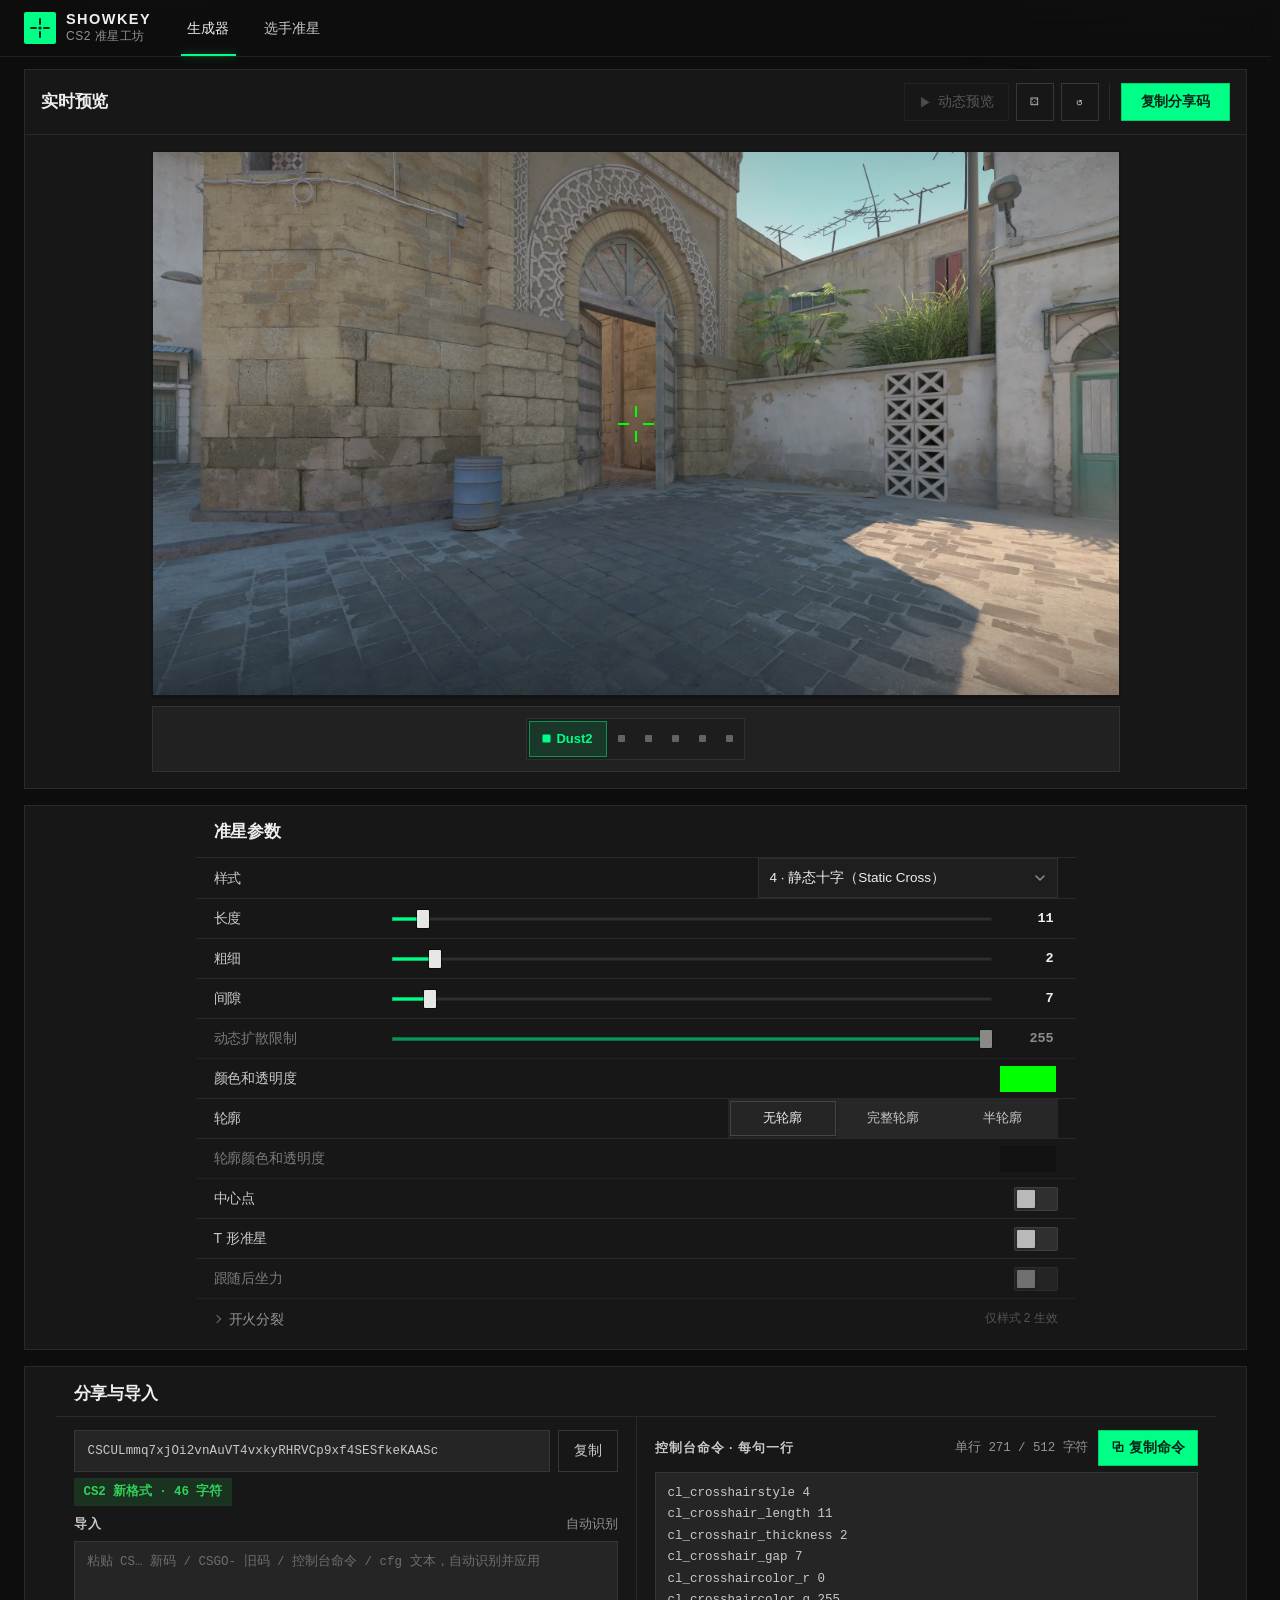
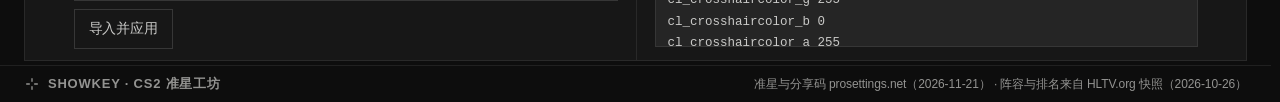
==== index.html @ cbf875a5 "chore(data): 每日准星数据更新 2026-11-21" ====
<!DOCTYPE html>
<html lang="zh-CN">
<head>
<meta charset="utf-8">
<meta http-equiv="Cache-Control" content="no-cache, no-store, must-revalidate">
<meta name="viewport" content="width=device-width, initial-scale=1, viewport-fit=cover">
<title>Showkey · CS2 准星工坊</title>
<meta name="description" content="逐像素对齐 CS2 2026 新版准星系统：10 种样式、像素刻度参数、实时 1:1 预览、分享码与控制台命令生成，以及 170 位职业选手准星库。">
<meta name="color-scheme" content="dark">
<meta name="theme-color" content="#0d0d0d">
<link rel="icon" href="data:image/svg+xml,%3Csvg xmlns='http://www.w3.org/2000/svg' viewBox='0 0 24 24'%3E%3Crect width='24' height='24' rx='2' fill='%2300ff87'/%3E%3Cpath d='M12 5v4M12 15v4M5 12h4M15 12h4' stroke='%2305271a' stroke-width='2' stroke-linecap='round'/%3E%3C/svg%3E">
<link rel="stylesheet" href="css/style.css?v=5222465">
</head>
<body>

<header class="topbar">
  <div class="topbar-inner">
    <a class="brand" href="#" aria-label="Showkey 首页">
      <span class="brand-logo" aria-hidden="true">
        <svg viewBox="0 0 24 24" width="24" height="24" fill="none" stroke="currentColor" stroke-width="2" stroke-linecap="round">
          <path d="M12 3v5M12 16v5M3 12h5M16 12h5"/>
          <circle cx="12" cy="12" r="1.6" fill="currentColor" stroke="none"/>
        </svg>
      </span>
      <h1 class="brand-name">SHOWKEY<span class="brand-sub">CS2 准星工坊</span></h1>
    </a>
    <nav class="tabs" id="viewTabs" role="tablist" aria-label="主导航">
      <button class="tab active" id="tab-generator" data-view="generator" role="tab" aria-selected="true" aria-controls="view-generator" tabindex="0">生成器</button>
      <button class="tab" id="tab-pros" data-view="pros" role="tab" aria-selected="false" aria-controls="view-pros" tabindex="-1">选手准星</button>
    </nav>
  </div>
</header>

<main>

  <!-- ============ 视图 1：生成器 ============ -->
  <section class="view" id="view-generator" role="tabpanel" aria-labelledby="tab-generator">
    <div class="gen-layout">

      <!-- 预览：页面第一视觉主体，置顶且尺寸最大 -->
      <div class="panel preview-panel">
        <div class="panel-head">
          <div class="ph-left">
            <h2 class="panel-title">实时预览</h2>
          </div>
          <div class="preview-actions">
            <div class="pa-group">
              <button class="btn btn-ghost" id="btnRecoil"><span class="btn-ico">▶</span>动态预览</button>
              <button class="btn btn-ghost btn-icon" id="btnRandom" title="随机准星" aria-label="随机准星">⚄</button>
              <button class="btn btn-ghost btn-icon" id="btnReset" title="重置为默认准星" aria-label="重置为默认准星">↺</button>
            </div>
            <div class="pa-group pa-group-primary">
              <button class="btn btn-primary" id="btnQuickCopy">复制分享码</button>
            </div>
          </div>
        </div>
        <div class="notice-bar" id="legacyNotice" hidden></div>
        <div class="preview-body">
          <div class="preview-stage" id="previewStage" tabindex="0" aria-label="准星实时预览">
            <img id="bgImg" src="assets/bg-dust2.webp" alt="">
            <canvas id="previewCanvas"></canvas>
            <div class="fire-meter" id="fireMeter">
              <span id="fmLabel">SPREAD</span>
              <span class="fm-track"><i id="fmBar"></i></span>
              <b id="fmVal">0%</b>
            </div>
            <div class="recoil-chip" id="recoilChip">开火中</div>
            <div class="stage-hint" id="stageHint" hidden>按住舞台 = 连发演示</div>
            <button class="stage-arrow left" id="bgPrev" aria-label="上一张背景">‹</button>
            <button class="stage-arrow right" id="bgNext" aria-label="下一张背景">›</button>
          </div>
          <div class="stage-rail">
            <div class="map-rail" id="mapDots"></div>
          </div>
        </div>
      </div>

      <div class="panel settings-panel">
          <div class="panel-head">
            <h2 class="panel-title">准星参数</h2>
          </div>
          <div class="settings-list">

            <div class="srow">
              <label class="srow-label" for="styleSel">样式</label>
              <div class="srow-ctrl">
                <select class="select" id="styleSel" aria-label="准星样式"></select>
              </div>
            </div>

            <div class="field srow">
              <div class="field-head"><label for="sLength" title="cl_crosshair_length">长度</label><span class="field-val" id="vLength">11</span></div>
              <input type="range" id="sLength" min="0" max="255" step="1" value="11">
            </div>

            <div class="field srow">
              <div class="field-head"><label for="sThickness" title="cl_crosshair_thickness">粗细</label><span class="field-val" id="vThickness">2</span></div>
              <input type="range" id="sThickness" min="0" max="32" step="1" value="2">
            </div>

            <div class="field srow">
              <div class="field-head"><label for="sGap" title="cl_crosshair_gap">间隙</label><span class="field-val" id="vGap">7</span></div>
              <input type="range" id="sGap" min="0" max="128" step="1" value="7">
            </div>

            <div class="field srow" id="spreadField">
              <div class="field-head"><label for="sSpread" title="cl_crosshair_dynamic_spread_limit">动态扩散限制</label><span class="field-val" id="vSpread">255</span></div>
              <input type="range" id="sSpread" min="0" max="255" step="1" value="255">
            </div>

            <div class="srow" id="colorRow">
              <span class="srow-label">颜色和透明度</span>
              <div class="srow-ctrl">
                <button type="button" class="color-trigger" id="colorTrigger" aria-haspopup="dialog" aria-controls="cpPop" aria-expanded="false">
                  <i class="cp-chip" id="colorChip" aria-hidden="true"></i>
                </button>
              </div>
            </div>

            <div class="srow">
              <span class="srow-label">轮廓</span>
              <div class="srow-ctrl">
                <div class="segmented" id="outlineSeg">
                  <button data-outline="0" title="cl_crosshair_drawoutline 0 · 不描边">无轮廓</button>
                  <button data-outline="1" title="cl_crosshair_drawoutline 1 · 四边都描 1px">完整轮廓</button>
                  <button data-outline="2" title="cl_crosshair_drawoutline 2 · 只描轮廓左上部分">半轮廓</button>
                </div>
              </div>
            </div>

            <div class="srow" id="outlineColorRow">
              <span class="srow-label">轮廓颜色和透明度</span>
              <div class="srow-ctrl">
                <button type="button" class="color-trigger" id="outlineColorTrigger" aria-haspopup="dialog" aria-controls="cpPop" aria-expanded="false">
                  <i class="cp-chip" id="outlineColorChip" aria-hidden="true"></i>
                </button>
              </div>
            </div>

            <div class="srow switch-row">
              <span class="srow-label" title="cl_crosshairdot">中心点</span>
              <div class="srow-ctrl"><label class="switch"><input type="checkbox" id="sDot"><span class="track"></span></label></div>
            </div>

            <div class="srow switch-row">
              <span class="srow-label" title="cl_crosshair_t">T 形准星</span>
              <div class="srow-ctrl"><label class="switch"><input type="checkbox" id="sT"><span class="track"></span></label></div>
            </div>

            <div class="srow switch-row" id="recoilRow">
              <span class="srow-label" title="cl_crosshair_recoil">跟随后坐力</span>
              <div class="srow-ctrl"><label class="switch"><input type="checkbox" id="sRecoil"><span class="track"></span></label></div>
            </div>

            <details class="collapse" id="splitCollapse">
              <summary>
                <span class="srow-label">开火分裂</span>
                <small>仅样式 2 生效</small>
              </summary>
              <div class="collapse-body">
                <div class="split-grid">
                  <div class="field">
                    <div class="field-head"><label for="sSplitDist" title="cl_crosshair_dynamic_splitdist">分裂距离</label><span class="field-val" id="vSplitDist">7</span></div>
                    <input type="range" id="sSplitDist" min="0" max="127" step="1" value="7">
                  </div>
                  <div class="field">
                    <div class="field-head"><label for="sInnerSplit" title="cl_crosshair_dynamic_splitalpha_innermod">内侧分裂透明度</label><span class="field-val" id="vInnerSplit">1</span></div>
                    <input type="range" id="sInnerSplit" min="0" max="1" step="0.01" value="1">
                  </div>
                  <div class="field">
                    <div class="field-head"><label for="sOuterSplit" title="cl_crosshair_dynamic_splitalpha_outermod">外侧分裂透明度</label><span class="field-val" id="vOuterSplit">0.5</span></div>
                    <input type="range" id="sOuterSplit" min="0.3" max="1" step="0.01" value="0.5">
                  </div>
                  <div class="field">
                    <div class="field-head"><label for="sSplitRatio" title="cl_crosshair_dynamic_maxdist_splitratio">分裂长度比例</label><span class="field-val" id="vSplitRatio">1</span></div>
                    <input type="range" id="sSplitRatio" min="0" max="1" step="0.01" value="1">
                  </div>
                </div>
              </div>
            </details>

          </div>
      </div>

      <!-- 分享与导入：参数区之后，页面纵向流的收尾 -->
      <div class="panel share-panel">
        <div class="panel-head">
          <h2 class="panel-title">分享与导入</h2>
        </div>

        <div class="share-body">
          <div class="share-col">
            <div class="code-row">
              <input id="shareCodeInput" readonly spellcheck="false" autocomplete="off" placeholder="CS… 新格式 46 位" aria-label="当前准星的分享码">
              <button class="btn btn-ghost btn-sm" id="btnCopyCode">复制</button>
            </div>
            <div class="code-meta">
              <span class="code-tag" id="codeFormat">等待输入</span>
            </div>
            <div class="notice-bar inset" id="legacyNoticeShare" hidden></div>

            <div class="paste-block import-block">
              <div class="paste-head">
                <span class="sub-title">导入</span>
                <span class="paste-len" id="importKind">自动识别</span>
              </div>
              <textarea id="importInput" spellcheck="false" rows="3" placeholder="粘贴 CS… 新码 / CSGO- 旧码 / 控制台命令 / cfg 文本，自动识别并应用" aria-label="导入：粘贴分享码或控制台命令"></textarea>
              <div class="import-actions">
                <button class="btn btn-ghost" id="btnImportCode">导入并应用</button>
                <div class="status-msg" id="statusImport"></div>
              </div>
            </div>
          </div>

          <div class="share-col cmd-col">
            <div class="paste-block cmd-block">
              <div class="paste-head cmd-head">
                <span class="sub-title">控制台命令 · 每句一行</span>
                <span class="paste-head-right">
                  <span class="paste-len" id="pasteLen"></span>
                  <button class="btn btn-primary btn-sm" id="btnCopyPaste">⧉ 复制命令</button>
                </span>
              </div>
              <textarea id="cfgOutput" readonly spellcheck="false" aria-label="控制台命令输出（只读）"></textarea>
              <div class="cmd-list" id="pasteExtra"></div>
            </div>
          </div>
        </div>
      </div>

    </div>

  </section>

  <!-- ============ 视图 2：选手准星 ============ -->
  <section class="view" id="view-pros" role="tabpanel" aria-labelledby="tab-pros" hidden>
    <div class="pros-head">
      <div class="pros-head-text">
        <h2>职业选手准星库</h2>
      </div>
      <div class="pros-stats" id="prosStats"></div>
    </div>
    <div class="pros-layout">
      <aside class="team-side">
        <div class="team-side-head">战队</div>
        <div class="team-list" id="teamList"></div>
      </aside>
      <div class="players-side">
        <div class="players-toolbar">
          <div class="search-box">
            <span class="search-icon" aria-hidden="true">
              <svg viewBox="0 0 24 24" width="17" height="17" fill="none" stroke="currentColor" stroke-width="2" stroke-linecap="round"><circle cx="11" cy="11" r="7"/><path d="m20 20-3.5-3.5"/></svg>
            </span>
            <input id="proSearch" type="search" placeholder="搜索选手（donk、ZywOo、m0NESY…）· 按 / 聚焦" autocomplete="off">
          </div>
          <select class="select mini" id="proRole" aria-label="按位置筛选">
            <option value="">全部位置</option>
            <option value="AWPer">AWPer</option>
            <option value="Rifler">Rifler</option>
            <option value="IGL">IGL</option>
          </select>
          <select class="select mini" id="proSort" aria-label="排序方式">
            <option value="default">默认排序</option>
            <option value="name">按名字</option>
            <option value="edpi">按 eDPI</option>
            <option value="team">按战队</option>
          </select>
          <span class="players-count" id="playersCount" role="status" aria-live="polite"></span>
        </div>
        <div class="team-detail" id="teamDetail" hidden></div>
        <div class="players-grid" id="proGrid"></div>
      </div>
    </div>
  </section>

</main>

<div class="cp-pop" id="cpPop" role="dialog" aria-modal="false" aria-labelledby="cpPopTitle" hidden>
  <div class="cp-pop-head">
    <h3 class="cp-pop-title" id="cpPopTitle">颜色和透明度</h3>
    <div class="cp-previews">
      <div class="cp-preview-box"><span>新</span><i class="cp-preview" id="cpNew" aria-hidden="true"></i></div>
      <div class="cp-preview-box"><span>当前</span><i class="cp-preview" id="cpCur" aria-hidden="true"></i></div>
    </div>
  </div>
  <div class="cp-pop-body">
    <div class="cp-stack">
      <div class="cp-sv" id="cpSV" role="slider" tabindex="0"
           aria-label="饱和度与明度：左右调饱和度，上下调明度"
           aria-valuemin="0" aria-valuemax="100" aria-valuenow="100" aria-valuetext="饱和度 100% · 明度 100%">
        <i class="cp-marker" id="cpSVMarker" aria-hidden="true"></i>
      </div>
      <div class="cp-slider cp-hue" id="cpHue" role="slider" tabindex="0" aria-label="色相"
           aria-valuemin="0" aria-valuemax="359" aria-valuenow="120" aria-valuetext="色相 120 度">
        <i class="cp-bar" id="cpHueMarker" aria-hidden="true"></i>
      </div>
      <div class="cp-slider cp-alpha" id="cpAlpha" role="slider" tabindex="0" aria-label="不透明度"
           aria-valuemin="0" aria-valuemax="255" aria-valuenow="255" aria-valuetext="不透明度 255">
        <i class="cp-bar" id="cpAlphaMarker" aria-hidden="true"></i>
      </div>
    </div>
    <div class="cp-pane">
      <label class="cp-field"><span>R</span><input type="number" id="nRed" min="0" max="255" step="1" value="0" inputmode="numeric" aria-label="颜色 R"></label>
      <label class="cp-field"><span>G</span><input type="number" id="nGreen" min="0" max="255" step="1" value="255" inputmode="numeric" aria-label="颜色 G"></label>
      <label class="cp-field"><span>B</span><input type="number" id="nBlue" min="0" max="255" step="1" value="0" inputmode="numeric" aria-label="颜色 B"></label>
      <label class="cp-field cp-field-wide"><span>#</span><input type="text" id="cpHexInput" value="#00FF00" maxlength="7" spellcheck="false" autocomplete="off" aria-label="颜色十六进制"></label>
      <label class="cp-field"><span>A</span><input type="number" id="nAlpha" min="0" max="255" step="1" value="255" inputmode="numeric" aria-label="颜色不透明度"></label>
    </div>
  </div>
  <div class="cp-pop-foot">
    <button type="button" class="btn btn-ghost btn-sm" id="cpCancel">取消</button>
    <button type="button" class="btn btn-primary btn-sm" id="cpAccept">接受</button>
  </div>
</div>

<footer class="footer">
  <div class="footer-inner">
    <span class="footer-brand">
      <svg viewBox="0 0 24 24" width="16" height="16" fill="none" stroke="currentColor" stroke-width="2" stroke-linecap="round"><path d="M12 4v4M12 16v4M4 12h4M16 12h4"/></svg>
      SHOWKEY · CS2 准星工坊
    </span>
    <span class="footer-note" id="footerNote"></span>
  </div>
</footer>

<button class="to-top" id="toTop" aria-label="回到顶部">↑</button>

<div class="overlay" id="playerModal" hidden>
  <div class="crosshair-modal" role="dialog" aria-modal="true" aria-labelledby="mName">
    <button class="modal-x" id="modalClose" aria-label="关闭">✕</button>
    <div class="modal-head">
      <div class="modal-player">
        <img id="mPlayerFace" class="m-playerface" alt="" decoding="async" hidden>
        <img id="mTeamLogo" class="m-teamlogo" alt="">
        <div>
          <div class="m-name" id="mName"></div>
          <div class="m-meta" id="mMeta"></div>
        </div>
      </div>
      <div class="m-current-code" id="mCode"></div>
    </div>
    <div class="modal-tabs" id="modalTabs" role="tablist" aria-label="详情分类">
      <button class="active" id="mtabBtn-xhair" data-mtab="xhair" role="tab" aria-selected="true" aria-controls="mtab-xhair" tabindex="0">准星</button>
      <button id="mtabBtn-info" data-mtab="info" role="tab" aria-selected="false" aria-controls="mtab-info" tabindex="-1">选手信息</button>
    </div>

    <div class="mtab" id="mtab-xhair" role="tabpanel" aria-labelledby="mtabBtn-xhair">
      <div class="m-current">
        <div class="m-preview" id="mPreview">
          <canvas id="mPreviewCanvas" width="156" height="156"></canvas>
          <button class="m-dyn-play" id="mDynPlay" hidden aria-label="播放开火动画">▶</button>
        </div>
        <div class="m-side">
          <div class="m-side-title">当前准星 <span class="m-kind" id="mKind"></span></div>
          <div class="m-btns">
            <button class="btn btn-primary" id="mApply">应用到生成器</button>
            <button class="btn btn-ghost" id="mCopyCode">复制分享码</button>
          </div>
          <div id="mActions"></div>
          <div class="m-params" id="mParams"></div>
        </div>
      </div>
      <div class="m-history">
        <div class="m-history-title">历史版本 <small>按官方比赛检测记录收集 · 含当前最新一版 · 同样按新旧准星规则处理</small></div>
        <div class="m-history-list" id="mHistoryList"></div>
      </div>
    </div>

    <div class="mtab" id="mtab-info" role="tabpanel" aria-labelledby="mtabBtn-info" hidden>
      <div class="m-data" id="mData"></div>
      <div class="m-foot"><a class="m-source" id="mSource" target="_blank" rel="noopener">数据来源 ↗</a></div>
    </div>
  </div>
</div>

<div class="overlay" id="convertModal" hidden>
  <div class="convert-dialog" role="dialog" aria-modal="true" aria-labelledby="cvTitle">
    <button class="modal-x" id="cvClose" aria-label="关闭">✕</button>
    <div class="cv-head">
      <span class="cv-tag">旧码转换</span>
      <h3 id="cvTitle">复制转换码</h3>
    </div>
    <p class="cv-lead">游戏已拒绝导入旧格式码。下面是转换后的新码，它与原始码存在差异，不代表选手当前设置。</p>
    <div class="cv-meta" id="cvMeta"></div>
    <ul class="cv-diff" id="cvDiff"></ul>
    <div class="cv-code" id="cvCode"></div>
    <details class="cv-orig">
      <summary>查看原始码（游戏已不支持）</summary>
      <div class="cv-orig-row"><code id="cvOrig"></code></div>
    </details>
    <div class="cv-actions">
      <button class="btn btn-ghost" id="cvCancel">取消</button>
      <button class="btn btn-primary" id="cvConfirm">我了解，复制转换码</button>
    </div>
  </div>
</div>

<div id="toast" role="status" aria-live="polite" aria-atomic="true"></div>

<script src="js/core-alphabet.js?v=5222465"></script>
<script src="js/core-layouts.js?v=5222465"></script>
<script src="js/core-codec.js?v=5222465"></script>
<script src="js/core-legacy.js?v=5222465"></script>
<script src="js/core-convert.js?v=5222465"></script>
<script src="js/core-convars.js?v=5222465"></script>
<script src="js/render-model.js?v=5222465"></script>
<script src="js/render-canvas.js?v=5222465"></script>
<script src="js/codec.js?v=5222465"></script>
<script src="js/players.js?v=5222465"></script>
<script src="js/hltv-teams.js?v=5222465"></script>
<script src="js/app.js?v=5222465"></script>
</body>
</html>
---- css/style.css ----
/* ================= Showkey · CS2 准星工坊 — 设计系统 v10 =================
 * 结构：令牌 → 基础 → 顶栏 → 骨架 → 原子件 → 生成器 → 参数面板
 *      → 分享面板 → 选手库 → 弹窗 → 悬浮件 → 响应式
 * 原则：预览恒为 1:1 原生像素；面板密度优先；层次只靠 hairline 与三级阴影。
 * ====================================================================== */

/* ---------- 1 设计令牌 ---------- */
:root {
  color-scheme: dark;

  --font-ui: -apple-system, BlinkMacSystemFont, "SF Pro Text", "Segoe UI Variable Text",
    "Segoe UI", "PingFang SC", "Hiragino Sans GB", "Microsoft YaHei", "Noto Sans SC", sans-serif;
  --font-display: "SF Pro Display", -apple-system, BlinkMacSystemFont, "Segoe UI Variable Display",
    "Segoe UI", "PingFang SC", "Microsoft YaHei", sans-serif;
  --font-mono: ui-monospace, "SF Mono", "JetBrains Mono", "Cascadia Mono", "Roboto Mono", Menlo, Consolas, monospace;

  --r-xs: 0px;
  --r-sm: 0px;
  --r-md: 0px;
  --r-lg: 0px;
  --r-xl: 0px;
  --r-2xl: 0px;
  --r-pill: 0px;

  --s1: 4px;
  --s2: 8px;
  --s3: 12px;
  --s4: 16px;
  --s5: 20px;
  --s6: 24px;
  --s7: 32px;
  --s8: 40px;
  --s9: 56px;

  --ease: cubic-bezier(.4, 0, .2, 1);
  --ease-out: cubic-bezier(.22, 1, .36, 1);
  --spring: cubic-bezier(.32, .72, 0, 1);
  --spring-soft: cubic-bezier(.16, 1, .3, 1);
  --dur: .18s;
  --dur-2: .34s;

  --shell: 1680px;
  --panel-radius: 0px;
  --stage-radius: 0px;

  --bg: #0d0d0d;
  --bg-elevated: #131313;
  --surface-1: #171717;
  --surface-2: #1d1d1d;
  --surface-3: #252525;
  --input-bg: rgba(255, 255, 255, .06);
  /* 下拉框必须是「不透明」底色：Chromium 的 select 弹出层背景直接取自元素
     自身的 background-color，半透明会被合成成浅灰，配 --label 近白文字就看不清。 */
  --field-bg: #1e1e1e;
  --field-bg-hover: #272727;

  --label: #eeeeec;
  --label-2: #c9c9c7;
  --label-3: #939391;
  --label-4: #6e6e6c;

  --separator: rgba(130, 130, 130, .30);
  --separator-opaque: #2a2a2a;
  --fill-1: rgba(255, 255, 255, .12);
  --fill-2: rgba(255, 255, 255, .10);
  --fill-3: rgba(255, 255, 255, .085);
  --fill-4: rgba(255, 255, 255, .07);
  --fill-5: rgba(255, 255, 255, .045);

  --material: rgba(15, 15, 15, .78);
  --material-thick: rgba(19, 19, 19, .94);

  --accent: #00ff87;
  /* 荧光绿在近黑底上对比 10+，填充与文字复用同一个值（CS2 设置菜单强调色） */
  --accent-text: #00ff87;
  --accent-2: #4dffb0;
  --accent-ink: #05271a;
  --accent-soft: rgba(0, 255, 135, .12);
  --accent-line: rgba(0, 255, 135, .45);
  --accent-glow: 0 0 18px rgba(0, 255, 135, .18);

  /* 警示琥珀（旧码/迁移提示）：统一从这两个令牌取，不再散落硬编码 */
  --warn-soft: rgba(255, 214, 10, .10);
  --warn-line: rgba(255, 214, 10, .26);

  --blue: #0a84ff;
  --green: #30d158;
  --red: #ff453a;
  --yellow: #ffd60a;
  --teal: #40c8e0;
  --purple: #bf5af2;
  /* 颜色通道标签（R/G/B）是文字，必须对比达标：暗色下这三档在 --surface-2 上 6.2/9.5/5.7 */
  --rgb-r: #ff6961;
  --rgb-g: #4cd964;
  --rgb-b: #6d8dff;

  --hairline: rgba(255, 255, 255, .08);
  --hairline-strong: rgba(255, 255, 255, .14);
  --focus-ring: rgba(0, 255, 135, .50);
  --scrollbar: rgba(255, 255, 255, .16);

  --shadow-1: 0 1px 2px rgba(0, 0, 0, .34);
  --shadow-2: 0 6px 20px -10px rgba(0, 0, 0, .7);
  --shadow-3: 0 28px 72px -24px rgba(0, 0, 0, .9);

  --xhair-bg: radial-gradient(120% 120% at 50% 0%, #2d2d2d 0%, #212121 55%, #161616 100%);
  --xhair-grid: rgba(255, 255, 255, .05);
  --xhair-line: rgba(255, 255, 255, .10);
}

/* ---------- 2 基础 ---------- */
* { margin: 0; padding: 0; box-sizing: border-box; }
/* scrollbar-gutter: 页面在「一屏不滚动」与「需要滚动」之间切换时，不产生 9px 的横向跳动 */
html { scroll-behavior: smooth; -webkit-text-size-adjust: 100%; scrollbar-gutter: stable; }
body {
  min-height: 100vh;
  font-family: var(--font-ui);
  font-size: 15px;
  line-height: 1.6;
  letter-spacing: -.006em;
  font-variant-numeric: tabular-nums;
  font-feature-settings: "tnum" 1, "cv01" 1;
  color: var(--label);
  background: var(--bg);
  -webkit-font-smoothing: antialiased;
  -moz-osx-font-smoothing: grayscale;
  overflow-x: hidden;
  /* body 才是滚动容器（overflow-x:hidden 会隐含 overflow-y:auto），
     预留滚动条槽位，切到需要滚动的视图时内容不会横向跳 9px */
  scrollbar-gutter: stable;
  position: relative;
}
body::before {
  content: "";
  position: fixed;
  inset: -20% -10% auto -10%;
  height: 62vh;
  pointer-events: none;
  z-index: 0;
  /* CS2 设置菜单的中性暗底：只留极弱的顶部受光 + 一丝强调绿，不再有彩色光晕 */
  background:
    radial-gradient(52% 60% at 18% 0%, rgba(0, 255, 135, .045), transparent 72%),
    radial-gradient(46% 58% at 84% 6%, rgba(255, 255, 255, .03), transparent 74%);
  filter: blur(10px);
}
::selection { background: var(--accent); color: var(--accent-ink); }
a { color: inherit; text-decoration: none; }
img { display: block; max-width: 100%; }
button {
  font: inherit;
  color: inherit;
  background: none;
  border: 0;
  cursor: pointer;
}
input, select, textarea {
  font: inherit;
  color: inherit;
  caret-color: var(--accent-2);
  accent-color: var(--accent-text);
}
input::placeholder, textarea::placeholder { color: var(--label-4); }
p, .field-note, .td-foot, .footer-note { text-wrap: pretty; }
:focus-visible {
  outline: 2px solid var(--focus-ring);
  outline-offset: 2px;
  border-radius: var(--r-sm);
}
main { position: relative; z-index: 1; }

/* ---------- 3 顶栏 ---------- */
.topbar {
  position: sticky;
  top: 0;
  z-index: 90;
  background: var(--material);
  backdrop-filter: saturate(180%) blur(22px);
  -webkit-backdrop-filter: saturate(180%) blur(22px);
  border-bottom: 1px solid var(--hairline);
}
.topbar-inner {
  max-width: var(--shell);
  margin: 0 auto;
  height: 56px;
  padding: 0 var(--s6);
  display: flex;
  align-items: center;
  gap: var(--s5);
}
.brand { display: inline-flex; align-items: center; gap: 10px; flex: none; }
.brand-logo {
  width: 32px; height: 32px;
  display: grid; place-items: center;
  border-radius: 2px;
  color: var(--accent-ink);
  background: var(--accent);
  box-shadow: 0 1px 2px rgba(0, 0, 0, .3);
  transition: transform .6s var(--spring-soft), box-shadow var(--dur) var(--ease);
}
.brand:hover .brand-logo { transform: rotate(90deg); box-shadow: 0 2px 10px -2px var(--accent-line); }
/* 站点标题做成 h1 以补全文档大纲（原站 0 个 h1），字号/字重仍由 .brand-name 控制 */
.brand-name {
  display: flex;
  flex-direction: column;
  font-family: var(--font-display);
  font-size: 14.5px;
  font-weight: 720;
  letter-spacing: .10em;
  line-height: 1.1;
}
.brand-name .brand-sub {
  font-family: var(--font-ui);
  font-size: 12px;
  font-weight: 500;
  letter-spacing: .04em;
  color: var(--label-3);
  margin-top: 2px;
}
/* CS2 设置菜单式页签：无容器底、直角文字按钮，激活态为底部绿色指示线 */
.tabs {
  display: flex;
  gap: 2px;
  padding: 0;
  border-radius: 0;
  background: transparent;
  box-shadow: none;
  align-self: stretch;
}
.tab {
  position: relative;
  flex: none;
  white-space: nowrap;
  padding: 8px 16px;
  border-radius: 0;
  font-size: 14px;
  font-weight: 580;
  letter-spacing: .01em;
  color: var(--label-2);
  transition: color var(--dur) var(--ease), background var(--dur) var(--ease);
}
.tab:hover { color: var(--label); }
.tab:active { background: var(--fill-5); }
.tab.active { color: var(--label); background: transparent; box-shadow: none; }
.tab.active::after {
  content: "";
  position: absolute;
  left: 10px; right: 10px; bottom: 0;
  height: 2px;
  background: var(--accent);
  box-shadow: 0 0 8px var(--accent-line);
}
.nav-right { margin-left: auto; display: flex; align-items: center; gap: var(--s2); }
.ico { display: block; }

/* ---------- 4 布局骨架 ---------- */
.view {
  max-width: var(--shell);
  margin: 0 auto;
  padding: var(--s3) var(--s6) 0;
}
@keyframes viewIn { from { opacity: 0; transform: translateY(8px); } to { opacity: 1; transform: none; } }
/* 入场：面板按顺序轻微上浮，形成一次呼吸；离开/切换视图时只重放一次 */
.view:not([hidden]) > :not(.gen-layout) { animation: viewIn .42s var(--spring-soft) both; }
.view:not([hidden]) > :not(.gen-layout):nth-child(2) { animation-delay: .055s; }
.view:not([hidden]) > :not(.gen-layout):nth-child(3) { animation-delay: .11s; }
.gen-layout > .panel { animation: viewIn .42s var(--spring-soft) both; }
.gen-layout > .settings-panel { animation-delay: .05s; }
.gen-layout > .share-panel { animation-delay: .1s; }
.view[hidden] { display: none; }

/* 首页：上下单列 —— 预览（第一视觉 hero）→ 准星参数（全宽编辑式列表）→ 分享与导入。
 * 整页自然上下滚动：不锁定视口、不做面板内部滚动。 */
.gen-layout {
  display: flex;
  flex-direction: column;
  gap: var(--s4);
}
.gen-layout > .panel { min-width: 0; }

/* ≥1360px：左右视图 —— 左列「实时预览 + 分享与导入」纵叠，右列参数卡片。
 * 两列互相撑满：分享区的命令输出吸收左列剩余高度，参数卡片均匀伸展填满右列，
 * 列底不留空白。预览恒定一个形态（无吸附、无收缩）。
 * 用 .gen-layout > 提高特异性：基础 .panel 的 position:relative（面板 ::before 受光层需要）
 * 同特异性且更靠后，会覆盖同名的低特异性规则。 */
@media (width >= 1380px) {
  .gen-layout {
    display: grid;
    grid-template-columns: minmax(520px, clamp(560px, 44vw, 900px)) minmax(0, 1fr);
    grid-template-areas:
      "preview settings"
      "share   share";
    grid-template-rows: auto auto;
  }
  .gen-layout > .preview-panel { grid-area: preview; }
  /* 预览卡片不随右列参数高度伸缩：展开「开火分裂」只长参数列，预览尺寸恒定。
     这一行是「展开折叠面板撑大实时预览」问题的根治点。 */
  .gen-layout > .preview-panel { align-self: start; }
  .gen-layout > .settings-panel { grid-area: settings; }
  .gen-layout > .share-panel { grid-area: share; }
  /* 分享与导入通栏：两列并排（分享码 / 导入 ｜ 控制台命令），不再挤压成单列 */
  .gen-layout > .share-panel .share-body { max-width: 1240px; }
  .gen-layout > .share-panel > .panel-head { max-width: 1240px; }
  .gen-layout > .share-panel #cfgOutput { min-height: 148px; }
}

/* 参数面板：游戏设置式行列表（左标签 / 右控件），行规则集中在第 8 节 */
.settings-panel { display: flex; flex-direction: column; min-width: 0; }

/* 分享与导入：双栏（分享码+导入 | 控制台命令），窄屏自动纵叠 */
.share-panel { display: flex; flex-direction: column; min-width: 0; }

/* ---------- 5 按钮 ---------- */
.btn {
  display: inline-flex;
  align-items: center;
  justify-content: center;
  gap: 6px;
  padding: 9px 15px;
  border-radius: 0;
  font-size: 13.5px;
  font-weight: 580;
  letter-spacing: -.008em;
  white-space: nowrap;
  color: var(--label);
  background: var(--fill-4);
  box-shadow: inset 0 0 0 1px var(--hairline);
  transition: background var(--dur) var(--ease), transform var(--dur) var(--spring), color var(--dur) var(--ease), box-shadow var(--dur) var(--ease);
}
.btn:hover { background: var(--fill-3); box-shadow: inset 0 0 0 1px var(--hairline-strong); }
.btn:active { transform: scale(.97); }
.btn-primary {
  color: var(--accent-ink);
  font-weight: 640;
  background: var(--accent);
  box-shadow: inset 0 0 0 1px rgba(0, 0, 0, .18);
}
.btn-primary:hover { background: var(--accent-2); box-shadow: inset 0 0 0 1px rgba(0, 0, 0, .18); }
.btn-primary.is-done {
  background: var(--green);
  color: #04170a;
}
.btn-ghost {
  color: var(--label-2);
  background: transparent;
  box-shadow: inset 0 0 0 1px var(--separator);
}
.btn-ghost:hover { color: var(--label); background: var(--fill-5); }
.btn-sm { padding: 7px 13px; font-size: 13.5px; border-radius: 0; }
/* 图标按钮（随机/重置等次级动作收成方形，title/aria-label 提供语义） */
.btn-icon {
  width: 38px;
  min-width: 0;
  padding: 0;
  border-radius: 0;
  font-size: 15px;
  line-height: 1;
}
.btn[disabled] { opacity: .36; cursor: not-allowed; transform: none; }
.btn-ico {
  /* 图标比文字略小是排版惯例，但 11px 在 2× 屏上已经糊；用 12px + 字距微调保持视觉轻量 */
  font-size: 12px;
  line-height: 1;
  opacity: .82;
  font-feature-settings: "tnum" 0;
}
.btn.is-playing {
  color: var(--accent-text);
  background: var(--accent-soft);
  box-shadow: inset 0 0 0 1px var(--accent-line), var(--accent-glow);
}

/* ---------- 6 面板 ---------- */
.panel {
  position: relative;
  background: var(--surface-1);
  border: 1px solid var(--hairline);
  border-radius: var(--panel-radius);
  box-shadow: none;
  overflow: hidden;
}
.panel > * { position: relative; z-index: 1; }
.panel-head {
  display: flex;
  align-items: center;
  justify-content: space-between;
  gap: var(--s3);
  padding: 11px 16px;
  border-bottom: 1px solid var(--hairline);
  background: transparent;
  flex-wrap: wrap;
  row-gap: 6px;
}
.panel-title {
  font-family: var(--font-display);
  font-size: 15.5px;
  font-weight: 660;
  letter-spacing: -.012em;
}
.ph-left { display: flex; align-items: baseline; gap: var(--s2); flex-wrap: wrap; min-width: 0; }

/* ---------- 7 生成器：预览栏（1:1 原生像素） ---------- */
.preview-panel { display: flex; flex-direction: column; }
/* 内距由下方「预览面板头部」统一给（13px 18px），这里只补分隔线 */
.preview-panel .panel-head { border-bottom: 1px solid var(--hairline); }
/* 预览主体：居中限宽列 —— 舞台、地图轨同一条视觉中轴 */
.preview-body {
  display: flex;
  flex-direction: column;
  width: 100%;
  padding: var(--s4) var(--s4) var(--s4);
  min-height: 0;
  flex: 1 1 auto;
}
.preview-stage {
  position: relative;
  width: 100%;
  cursor: crosshair;
  /* 16:9 恒定取景：与背景素材同比例，场景完整呈现、与游戏画面构图一致 */
  aspect-ratio: 16 / 9;
  flex: none;
  border-radius: var(--r-md);
  overflow: hidden;
  background: #000;
  border: 1px solid var(--hairline);
  box-shadow: var(--shadow-1), inset 0 1px 0 rgba(255, 255, 255, .05);
  user-select: none;
  isolation: isolate;
  outline: none;
}
/* 769-1379（上下堆叠的桌面/平板档）：舞台限宽 720 居中，避免通栏大屏。
 * 用区间语法 width < 1380 —— 整数边界在 dpr 浮点误差下（如 1280 设备像素 ≈ 1279.99996 CSS px）
 * max-width: 1379px 这类整數边界会失配，< 1380px 恒稳。 */
@media (769px <= width < 1380px) {
  .preview-body { max-width: 1000px; margin-inline: auto; }
}
.preview-stage:focus-visible {
  box-shadow: inset 0 0 0 2px var(--accent-line);
}
.preview-stage img {
  position: absolute;
  inset: 0;
  width: 100%; height: 100%;
  object-fit: cover;
  filter: saturate(1.02) brightness(.92);
  /* 16:9 舞台不再裁切背景后，源图底缘的水印会露出：轻微放大裁掉最底 3% */
  transform: scale(1.045);
  transform-origin: 50% 40%;
}
.preview-stage::before {
  content: "";
  position: absolute;
  inset: 0;
  z-index: 1;
  pointer-events: none;
  background:
    radial-gradient(125% 108% at 50% 46%, transparent 54%, rgba(0, 0, 0, .42) 100%),
    linear-gradient(180deg, rgba(0, 0, 0, .18), transparent 22%, transparent 74%, rgba(0, 0, 0, .34));
}
.preview-stage canvas {
  position: absolute;
  inset: 0;
  width: 100%; height: 100%;
  z-index: 2;
}

/* 舞台角标已整体移除（2026-10-24）：准星渲染恒为 1:1 原生像素（与游戏一致），
 * 无需文字标注；背景是缩放的装饰性底图。 */

.stage-arrow {
  position: absolute;
  top: 50%;
  transform: translateY(-50%) scale(.92);
  z-index: 4;
  width: 42px; height: 42px;
  display: grid;
  place-items: center;
  border-radius: 2px;
  font-size: 23px;
  color: #fff;
  background: rgba(20, 20, 20, .62);
  backdrop-filter: saturate(160%) blur(12px);
  -webkit-backdrop-filter: saturate(160%) blur(12px);
  box-shadow: inset 0 0 0 1px rgba(255, 255, 255, .14);
  opacity: 0;
  transition: opacity var(--dur) var(--ease), transform var(--dur) var(--ease);
}
.stage-arrow.left { left: 12px; }
.stage-arrow.right { right: 12px; }
.preview-stage:hover .stage-arrow,
.preview-stage:focus-within .stage-arrow { opacity: 1; transform: translateY(-50%) scale(1); }
@media (hover: none) { .stage-arrow { opacity: .8; } }

.fire-meter {
  position: absolute;
  left: 50%; top: 12px;
  transform: translateX(-50%) translateY(-3px);
  z-index: 4;
  display: flex;
  align-items: center;
  gap: 9px;
  padding: 7px 14px;
  border-radius: var(--r-pill);
  font-family: var(--font-mono);
  font-size: 13px;
  letter-spacing: .07em;
  color: rgba(255, 255, 255, .68);
  background: rgba(16, 16, 18, .58);
  backdrop-filter: blur(12px);
  -webkit-backdrop-filter: blur(12px);
  box-shadow: inset 0 0 0 1px rgba(255, 255, 255, .1);
  opacity: 0;
  pointer-events: none;
  transition: opacity var(--dur) var(--ease), transform var(--dur) var(--ease);
}
.fire-meter.show { opacity: 1; transform: translateX(-50%) translateY(0); }
.fm-track {
  width: 84px; height: 5px;
  border-radius: 0;
  overflow: hidden;
  background: rgba(255, 255, 255, .16);
}
.fm-track i {
  display: block;
  height: 100%;
  transform: scaleX(0);
  transform-origin: left center;
  background: linear-gradient(90deg, #30d158, #ffd60a 62%, #ff453a);
}
.fire-meter b {
  min-width: 24px;
  text-align: right;
  font-weight: 650;
  color: rgba(255, 255, 255, .92);
}

.recoil-chip {
  position: absolute;
  left: 12px; bottom: 12px;
  z-index: 4;
  padding: 7px 14px;
  border-radius: 0;
  font-size: 13px;
  font-weight: 700;
  letter-spacing: .1em;
  color: #fff;
  background: var(--red);
  box-shadow: 0 3px 12px rgba(255, 69, 58, .42);
  display: none;
  pointer-events: none;
}
.recoil-chip.show { display: block; animation: pulse 1.3s var(--ease) infinite; }
@keyframes pulse { 0%, 100% { opacity: 1; } 50% { opacity: .6; } }
/* 舞台交互提示签：动态样式时提示「按住舞台连发」，右下角与左下的 SPREAD 表对称 */
.stage-hint {
  position: absolute;
  right: 12px; bottom: 12px;
  z-index: 4;
  padding: 6px 12px;
  border-radius: var(--r-pill);
  font-size: 12px;
  font-weight: 600;
  color: rgba(255, 255, 255, .92);
  background: rgba(16, 16, 18, .55);
  backdrop-filter: saturate(160%) blur(12px);
  -webkit-backdrop-filter: saturate(160%) blur(12px);
  box-shadow: inset 0 0 0 1px rgba(255, 255, 255, .1);
  pointer-events: none;
}
.stage-hint[hidden] { display: none; }

/* 滑杆拖拽数值气泡：跟随拇指浮出，松手淡出 */
#rangeBubble {
  position: fixed;
  z-index: 200;
  transform: translateX(-50%);
  padding: 4px 10px;
  border-radius: 0;
  font-family: var(--font-mono);
  font-variant-numeric: tabular-nums;
  font-size: 13px;
  font-weight: 700;
  color: var(--accent-ink);
  background: var(--accent);
  box-shadow: 0 4px 14px rgba(0, 0, 0, .35);
  pointer-events: none;
  opacity: 0;
  transition: opacity .14s var(--ease), left 60ms linear, top 60ms linear;
}
#rangeBubble.show { opacity: 1; }

/* 主视图/主题切换：View Transitions 交叉淡化收敛到 220ms（默认 ~250ms 且带轻微位移观感） */
::view-transition-old(root),
::view-transition-new(root) { animation-duration: .22s; }

/* 舞台底部信息条：准星读数 + 地图切换，统一在面板内部，不再压住画面 */
.stage-rail {
  display: flex;
  align-items: center;
  gap: var(--s4);
  min-height: 56px;
  margin-top: 10px;
  padding: 11px 18px;
  border: 1px solid var(--hairline);
  border-radius: var(--r-md);
  background: var(--fill-5);
  flex-wrap: nowrap;
  justify-content: center;
}
.map-rail {
  display: flex;
  align-items: center;
  gap: 2px;
  flex: none;
  flex-wrap: nowrap;
  padding: 3px;
  border-radius: var(--r-pill);
  background: var(--surface-2);
  box-shadow: inset 0 0 0 1px var(--hairline);
}
.map-rail button {
  display: inline-flex;
  align-items: center;
  gap: 6px;
  padding: 8px 14px;
  border-radius: var(--r-pill);
  font-size: 13px;
  font-weight: 560;
  color: var(--label-3);
  transition: color var(--dur) var(--ease), background var(--dur) var(--ease);
}
.map-rail button .dot {
  width: 7px; height: 7px;
  border-radius: 1px;
  background: currentColor;
  opacity: .6;
  transition: opacity var(--dur) var(--ease), transform var(--dur) var(--spring);
  flex: none;
}
/* 未选中的地图只留圆点，把整条信息栏的宽度让给读数 */
.map-rail button .txt {
  display: none;
  max-width: 0;
  overflow: hidden;
}
.map-rail button.active .txt {
  display: inline;
  max-width: none;
  animation: mapNameIn .26s var(--ease-out) both;
}
.map-rail button.active .dot { opacity: 1; transform: scale(1.15); }
.map-rail button:not(.active) { padding: 8px 9px; }
@keyframes mapNameIn { from { opacity: 0; transform: translateX(-3px); } to { opacity: 1; transform: none; } }
.map-rail button:hover { color: var(--label-2); }
.map-rail button.active {
  color: var(--accent-text);
  background: var(--accent-soft);
  box-shadow: inset 0 0 0 1px var(--accent-line);
}

/* 预览面板头部：标题在左，动作按钮在右（同一行，不再占独立一行）；
 * 左右分栏时头部随预览列宽度自适应，空间不足自动换行 */
.preview-panel .panel-head {
  width: 100%;
  padding: 13px 16px;
  flex-wrap: wrap;
  row-gap: 10px;
  gap: var(--s3);
}
.preview-panel .panel-title { font-size: 17px; }
.preview-actions {
  display: flex;
  align-items: center;
  justify-content: flex-end;
  gap: 10px;
  margin-left: auto;
  padding: 0;
  flex-wrap: wrap;
  row-gap: 8px;
}
.pa-group { display: flex; align-items: center; gap: 7px; min-width: 0; }
.pa-group + .pa-group { padding-left: 11px; border-left: 1px solid var(--hairline); }
/* 主按钮放大：32 → 38 高，内距与字号同步上调 */
.preview-actions .btn { height: 38px; padding: 0 15px; font-size: 13.5px; border-radius: 0; }
.preview-actions .btn-primary { padding: 0 20px; }
.preview-actions .btn-ico { font-size: 13px; }

/* ---------- 8 参数面板：游戏设置式行列表 ----------
 * 一行一个设置：[标签 左] [控件/数值 右]，行间发丝线分隔；没有分组标题、没有卡片。
 * 展开「开火分裂」只是往列表里追加子行，不改变其它任何面板的高度。 */
.settings-panel {
  padding-bottom: 10px;
  --row-h: 40px;
  --row-label-w: clamp(112px, 13vw, 168px);
}
/* 面板头部与列表同宽同轴 */
.settings-panel > .panel-head {
  width: 100%;
  max-width: 880px;
  margin: 0 auto;
  padding: 12px 18px;
}
.settings-panel > .panel-head .panel-title { font-size: 17px; }

.settings-list {
  width: 100%;
  max-width: 880px;
  margin: 0 auto;
  display: flex;
  flex-direction: column;
}
.settings-list > :last-child { border-bottom: 0; }

/* 通用行：标签 | 控件 */
.srow {
  display: grid;
  grid-template-columns: var(--row-label-w) minmax(0, 1fr);
  align-items: center;
  gap: var(--s3);
  min-height: var(--row-h);
  padding: 0 18px;
  border-bottom: 1px solid var(--hairline);
}
.srow-label {
  font-size: 14px;
  font-weight: 540;
  color: var(--label-2);
  letter-spacing: -.004em;
}
.srow-ctrl {
  display: flex;
  align-items: center;
  justify-content: flex-end;
  gap: 10px;
  min-width: 0;
}
.srow.is-dim { opacity: .55; }

/* 行内下拉：收到行尺度，右对齐 */
.settings-list .select {
  width: 100%;
  max-width: 300px;
  margin: 0;
  padding: 9px 34px 9px 12px;
  font-size: 13.5px;
}
/* 行内分段控件 */
.settings-list .segmented {
  width: 100%;
  max-width: 330px;
  margin: 0;
  padding: 2px;
}
.settings-list .segmented button { padding: 7px 10px; font-size: 13px; }

/* 滑杆行：[标签 | 滑杆 | 数值] 三列，标签列与通用行同宽 → 全局纵向对齐 */
.settings-panel .field {
  display: grid;
  grid-template-columns: var(--row-label-w) minmax(0, 1fr) 54px;
  align-items: center;
  gap: var(--s3);
  margin: 0;
  min-height: var(--row-h);
  padding: 0 18px;
  border-bottom: 1px solid var(--hairline);
}
.settings-panel .field > .field-head { display: contents; }
.settings-panel .field > .field-head label { grid-column: 1; grid-row: 1; font-size: 14px; }
.settings-panel .field > input[type="range"] { grid-column: 2; grid-row: 1; width: 100%; min-width: 0; }
.settings-panel .field .field-val { grid-column: 3; grid-row: 1; justify-self: end; }
.settings-panel .field .val-edit { width: 100%; max-width: 54px; }

/* 开关行：复用 .srow 的标签列，只把控件收到右端 */
.settings-list .switch-row {
  display: grid;
  grid-template-columns: var(--row-label-w) minmax(0, 1fr);
  align-items: center;
  gap: var(--s3);
  min-height: var(--row-h);
  margin: 0;
  padding: 0 18px;
  border-bottom: 1px solid var(--hairline);
}

/* 颜色行：色块按钮 —— 点开同一个二级调色盘（主色 / 轮廓色共用） */
.color-trigger {
  display: inline-flex;
  align-items: center;
  padding: 2px;
  border: 0;
  background: transparent;
  cursor: pointer;
}
.color-trigger:focus-visible { outline: 2px solid var(--focus-ring); outline-offset: 2px; }
.color-trigger:hover .cp-chip { box-shadow: inset 0 0 0 1px var(--hairline-strong), 0 0 0 2px var(--accent-soft); }
.color-trigger[disabled] { opacity: .35; cursor: not-allowed; }
.color-trigger[disabled]:hover .cp-chip { box-shadow: inset 0 0 0 1px var(--hairline); }
.cp-chip {
  position: relative;
  display: block;
  width: 56px;
  height: 26px;
  background-color: #2a2a2a;
  background-image: repeating-conic-gradient(#3c3c3c 0% 25%, #262626 0% 50%);
  background-size: 8px 8px;
  box-shadow: inset 0 0 0 1px var(--hairline-strong);
}
.cp-chip::after {
  content: "";
  position: absolute;
  inset: 0;
  background: var(--chip, #00ff00);
  opacity: var(--chip-a, 1);
}

/* 高级「开火分裂」：折叠行 + 2×2 参数格（展开只多两行，尽量不改变右列高度） */
.settings-list > .collapse {
  margin: 0;
  border-radius: 0;
  background: transparent;
  box-shadow: none;
  overflow: visible;
}
.settings-list > .collapse summary {
  min-height: var(--row-h);
  padding: 0 18px;
  font-size: 14px;
  font-weight: 540;
  color: var(--label-2);
}
.settings-list > .collapse summary .srow-label { flex: 1; }
.settings-list > .collapse summary small {
  margin-left: 0;
  font-size: 12px;
  font-weight: 400;
  color: var(--label-4);
}
.settings-list > .collapse .collapse-body { padding: 0; }
.split-grid {
  display: grid;
  grid-template-columns: repeat(2, minmax(0, 1fr));
  gap: 0 18px;
  padding: 0 18px 8px;
}
.split-grid .field {
  grid-template-columns: 92px minmax(0, 1fr) 44px;
  gap: 8px;
  min-height: 40px;
  padding: 0;
  border: 0;
}
.split-grid .field > .field-head label { font-size: 13px; }

.field { margin-bottom: 12px; }
.field:last-child { margin-bottom: var(--s2); }
.field-head {
  display: flex;
  align-items: baseline;
  justify-content: space-between;
  gap: var(--s3);
  margin-bottom: 4px;
}
.field-head label { font-size: 14px; font-weight: 540; color: var(--label-2); letter-spacing: -.004em; }
.field-val {
  min-width: 52px;
  padding: 2px 4px;
  border-radius: 0;
  font-family: var(--font-mono);
  font-size: 13.5px;
  font-weight: 620;
  font-variant-numeric: tabular-nums;
  color: var(--label);
  background: transparent;
  text-align: right;
  cursor: text;
  transition: color var(--dur) var(--ease);
}
.field-val:hover { color: var(--accent-text); }
.field-val.editing { padding: 0 2px; background: transparent; box-shadow: inset 0 0 0 1px var(--accent-line); }
.val-edit {
  width: 62px;
  border: 0;
  background: transparent;
  font: inherit;
  color: inherit;
  text-align: right;
}
.field-note {
  margin: 4px 0 12px;
  font-size: 12.5px;
  line-height: 1.6;
  color: var(--label-3);
}
.field-note b { color: var(--label-2); font-weight: 620; }

input[type="range"] {
  -webkit-appearance: none;
  appearance: none;
  width: 100%;
  height: 26px;
  background: transparent;
  cursor: pointer;
}
input[type="range"]::-webkit-slider-runnable-track {
  height: 4px;
  border-radius: 0;
  background: linear-gradient(90deg, var(--accent) var(--fill, 0%), var(--fill-2) var(--fill, 0%));
  box-shadow: inset 0 0 0 1px rgba(0, 0, 0, .28);
}
/* CS2 设置菜单式滑杆拇指：竖向小方条 */
input[type="range"]::-webkit-slider-thumb {
  -webkit-appearance: none;
  appearance: none;
  width: 12px; height: 18px;
  margin-top: -7px;
  border-radius: 1px;
  background: #e6e6e4;
  box-shadow: 0 0 0 1px rgba(0, 0, 0, .45);
  transition: transform var(--dur) var(--ease), box-shadow var(--dur) var(--ease);
}
input[type="range"]:hover::-webkit-slider-thumb { transform: scaleY(1.08); }
input[type="range"]:active::-webkit-slider-thumb {
  transform: scaleY(1.16);
  box-shadow: 0 0 0 1px rgba(0, 0, 0, .45), 0 0 0 4px var(--accent-soft);
}
input[type="range"]::-moz-range-track {
  height: 4px;
  border-radius: 0;
  background: var(--fill-2);
}
input[type="range"]::-moz-range-progress {
  height: 4px;
  border-radius: 0;
  background: var(--accent);
}
input[type="range"]::-moz-range-thumb {
  width: 12px; height: 18px;
  border: 0;
  border-radius: 1px;
  background: #e6e6e4;
  box-shadow: 0 0 0 1px rgba(0, 0, 0, .45);
}
input[type="range"][disabled] { cursor: not-allowed; }

.segmented {
  display: flex;
  gap: 3px;
  padding: 3px;
  margin-bottom: var(--s3);
  border-radius: var(--r-md);
  background: var(--fill-4);
}
.segmented button {
  flex: 1;
  padding: 9px 10px;
  border-radius: 0;
  font-size: 13.5px;
  font-weight: 570;
  color: var(--label-2);
  transition: color var(--dur) var(--ease), background var(--dur) var(--ease);
}
.segmented button:hover { color: var(--label); }
.segmented button.active {
  color: var(--label);
  background: var(--surface-3);
  box-shadow: var(--shadow-1), inset 0 0 0 1px var(--hairline-strong);
}

/* 颜色不再用 RGB 三条滑杆：主色 / 轮廓色共用同一个二级调色盘（见下） */

/* 调色盘（二级菜单）：点颜色行的色块弹出 —— 与游戏取色界面同构。
 * 左：饱和度 × 明度方块（横向饱和度、纵向明度）+ 色相条 + 不透明度条；
 * 右：新 / 当前两块对照 + R G B # A 数值框。没有候选色板。
 * 拖动即时写回预览；取消回滚到打开时的值，接受只负责关闭。 */
.cp-pop {
  position: fixed;
  z-index: 150;
  width: 312px;
  padding: 13px;
  background: var(--surface-1);
  border: 1px solid var(--hairline-strong);
  box-shadow: var(--shadow-3);
  color: var(--label);
}
.cp-pop[hidden] { display: none; }
.cp-pop-head {
  display: flex;
  align-items: flex-start;
  justify-content: space-between;
  gap: 10px;
  margin-bottom: 10px;
}
.cp-pop-title {
  margin: 0;
  font-family: var(--font-display);
  font-size: 13px;
  font-weight: 640;
  letter-spacing: -.01em;
  color: var(--label-2);
}
.cp-previews { display: flex; gap: 8px; }
.cp-preview-box { display: flex; flex-direction: column; gap: 3px; }
.cp-preview-box > span { font-size: 10.5px; letter-spacing: .04em; color: var(--label-4); }
.cp-preview {
  position: relative;
  display: block;
  width: 52px;
  height: 24px;
  background-color: #2a2a2a;
  background-image: repeating-conic-gradient(#3c3c3c 0% 25%, #262626 0% 50%);
  background-size: 8px 8px;
  box-shadow: inset 0 0 0 1px var(--hairline);
}
.cp-preview::after {
  content: "";
  position: absolute;
  inset: 0;
  background: var(--chip, #000);
  opacity: var(--chip-a, 1);
}
.cp-pop-body {
  display: grid;
  grid-template-columns: minmax(0, 1fr) 118px;
  gap: 12px;
  align-items: start;
}
.cp-pop-foot {
  display: flex;
  justify-content: flex-end;
  gap: 8px;
  margin-top: 12px;
  padding-top: 10px;
  border-top: 1px solid var(--hairline);
}
.cp-stack { display: flex; flex-direction: column; gap: 9px; min-width: 0; }
.cp-sv {
  position: relative;
  height: 146px;
  cursor: crosshair;
  touch-action: none;
  outline: none;
  background:
    linear-gradient(to top, #000, rgba(0, 0, 0, 0)),
    linear-gradient(to right, #fff, var(--cp-hue, #00ff00));
  box-shadow: inset 0 0 0 1px var(--hairline);
}
.cp-sv:focus-visible { box-shadow: inset 0 0 0 1px var(--hairline), 0 0 0 3px var(--focus-ring); }
.cp-slider {
  position: relative;
  height: 16px;
  cursor: pointer;
  touch-action: none;
  outline: none;
  box-shadow: inset 0 0 0 1px var(--hairline);
}
.cp-slider:focus-visible { box-shadow: inset 0 0 0 1px var(--hairline), 0 0 0 3px var(--focus-ring); }
.cp-hue { background: linear-gradient(90deg, #f00 0%, #ff0 16.66%, #0f0 33.33%, #0ff 50%, #00f 66.66%, #f0f 83.33%, #f00 100%); }
.cp-alpha {
  background-color: #2a2a2a;
  background-image:
    linear-gradient(90deg, rgba(0, 0, 0, 0), var(--cp-solid, #00ff00)),
    repeating-conic-gradient(#3c3c3c 0% 25%, #262626 0% 50%);
  background-size: auto, 8px 8px;
}
.cp-marker {
  position: absolute;
  width: 14px;
  height: 14px;
  margin: -7px 0 0 -7px;
  border: 2px solid #fff;
  border-radius: 50%;
  background: var(--cp-dot, #fff);
  box-shadow: 0 0 0 1px rgba(0, 0, 0, .45);
  pointer-events: none;
}
.cp-bar {
  position: absolute;
  top: 50%;
  width: 4px;
  height: 20px;
  margin: -10px 0 0 -2px;
  background: #fff;
  box-shadow: 0 0 0 1px rgba(0, 0, 0, .5);
  pointer-events: none;
}

/* 右侧：R G B # A 一列排开（游戏对话框的右半部分） */
.cp-pane { display: flex; flex-direction: column; gap: 6px; min-width: 0; }
.cp-field { display: flex; align-items: center; gap: 6px; min-width: 0; }
.cp-field > span {
  width: 12px;
  flex: none;
  font-family: var(--font-mono);
  font-size: 12px;
  font-weight: 620;
  color: var(--label-3);
  text-align: center;
}
.cp-field:nth-child(1) > span { color: var(--rgb-r); }
.cp-field:nth-child(2) > span { color: var(--rgb-g); }
.cp-field:nth-child(3) > span { color: var(--rgb-b); }
.cp-field input {
  flex: 1;
  min-width: 0;
  height: 26px;
  padding: 0 7px;
  border: 0;
  border-radius: 0;
  background: var(--input-bg);
  box-shadow: inset 0 0 0 1px var(--hairline);
  font-family: var(--font-mono);
  font-size: 12.5px;
  font-weight: 620;
  font-variant-numeric: tabular-nums;
  color: var(--label);
  text-align: right;
  outline: none;
  -moz-appearance: textfield;
  appearance: textfield;
}
.cp-field input:focus { box-shadow: inset 0 0 0 1px var(--accent-line); }
.cp-field input::-webkit-outer-spin-button,
.cp-field input::-webkit-inner-spin-button { -webkit-appearance: none; margin: 0; }
.cp-field-wide input { text-align: left; letter-spacing: .04em; }

.switch-row {
  display: flex;
  align-items: center;
  justify-content: space-between;
  gap: var(--s3);
  margin-bottom: var(--s4);
  min-height: 30px;
  font-size: 14px;
  color: var(--label-2);
}
.switch { position: relative; flex: none; width: 44px; height: 24px; display: block; cursor: pointer; }
.switch input { position: absolute; opacity: 0; width: 100%; height: 100%; margin: 0; cursor: pointer; }
/* CS2 式方形开关：轨道带内描边，选中 = 绿色描边 + 绿色滑块 */
.switch .track {
  position: absolute;
  inset: 0;
  border-radius: 2px;
  background: var(--fill-2);
  box-shadow: inset 0 0 0 1px var(--hairline);
  transition: background var(--dur) var(--ease), box-shadow var(--dur) var(--ease);
}
.switch .track::after {
  content: "";
  position: absolute;
  top: 3px; left: 3px;
  width: 18px; height: 18px;
  border-radius: 1px;
  background: #b9b9b7;
  box-shadow: 0 1px 3px rgba(0, 0, 0, .35);
  transition: transform var(--dur) var(--spring), background var(--dur) var(--ease);
}
.switch input:checked + .track { background: var(--accent-soft); box-shadow: inset 0 0 0 1px var(--accent-line); }
.switch input:checked + .track::after { transform: translateX(20px); background: var(--accent); }
.switch input:focus-visible + .track { outline: 2px solid var(--focus-ring); outline-offset: 2px; }
.switch input:disabled + .track { opacity: .45; cursor: not-allowed; }

.collapse {
  margin-bottom: var(--s3);
  border-radius: var(--r-md);
  background: var(--fill-5);
  box-shadow: inset 0 0 0 1px var(--hairline);
  overflow: hidden;
}
/* 手风琴平滑展开（渐进增强）：Chrome 131+ 的 interpolate-size 让 height:auto 可参与过渡，
 * ::details-content 承载高度动画；旧浏览器保持瞬时展开（现状行为）。 */
:root { interpolate-size: allow-keywords; }
.collapse::details-content {
  height: 0;
  overflow: clip;
  transition: height .3s var(--ease), content-visibility .3s allow-discrete;
}
.collapse[open]::details-content { height: auto; }
.collapse summary {
  display: flex;
  align-items: center;
  gap: 9px;
  padding: 13px 15px;
  font-size: 13.5px;
  font-weight: 570;
  color: var(--label-2);
  cursor: pointer;
  list-style: none;
}
.collapse summary::-webkit-details-marker { display: none; }
.collapse summary::before {
  content: "";
  width: 5px; height: 5px;
  border-right: 1.5px solid currentColor;
  border-bottom: 1.5px solid currentColor;
  transform: rotate(-45deg);
  transition: transform var(--dur) var(--ease);
  opacity: .7;
}
.collapse[open] summary::before { transform: rotate(45deg); }
.collapse summary small {
  margin-left: auto;
  font-size: 12px;
  font-weight: 400;
  color: var(--label-4);
}
.collapse-body { padding: var(--s3) var(--s4) var(--s2); }
/* 停用面板：整块降到 0.7 仍保证文字对比 ≥4.9（0.45 只有 2.7，等于读不清） */
.collapse.dim { opacity: .7; }

.select {
  width: 100%;
  padding: 12px 36px 12px 14px;
  margin-bottom: var(--s3);
  border: 0;
  border-radius: var(--r-md);
  font-size: 14px;
  font-weight: 540;
  color: var(--label);
  background-color: var(--field-bg);
  background-image: url("data:image/svg+xml;charset=utf-8,%3Csvg xmlns='http://www.w3.org/2000/svg' width='10' height='6' viewBox='0 0 10 6'%3E%3Cpath d='M1 1l4 4 4-4' fill='none' stroke='%238e8e93' stroke-width='1.5' stroke-linecap='round' stroke-linejoin='round'/%3E%3C/svg%3E");
  background-repeat: no-repeat;
  background-position: right 13px center;
  box-shadow: inset 0 0 0 1px var(--hairline);
  appearance: none;
  -webkit-appearance: none;
  cursor: pointer;
}
.select:hover { background-color: var(--field-bg-hover); }
.select.mini {
  width: auto;
  margin-bottom: 0;
  padding: 7px 28px 7px 11px;
  font-size: 12.5px;
}
/* 候选列表：弹出层不继承半透明填充，必须显式给不透明底色，否则深色主题下
   浅底 + 近白文字 = 整片看不见（用户反馈的问题）。 */
.select option,
.select optgroup {
  background-color: var(--field-bg);
  color: var(--label);
  font-weight: 540;
}
.select option:checked {
  background-color: var(--accent-text);
  color: var(--accent-ink);
}
.select option:disabled { color: var(--label-3); }

.notice-bar {
  margin: 0 12px var(--s2);
  padding: 11px 14px;
  border-radius: 0;
  font-size: 12.5px;
  line-height: 1.7;
  color: var(--label-2);
  background: var(--warn-soft);
  box-shadow: inset 0 0 0 1px var(--warn-line);
}
.notice-bar.inset { margin: 0 0 var(--s3); }
.notice-bar b { color: var(--yellow); font-weight: 640; }
.nb-tag {
  display: inline-block;
  margin-right: 6px;
  padding: 1px 6px;
  border-radius: var(--r-xs);
  font-size: 12px;
  font-weight: 680;
  letter-spacing: .04em;
  color: var(--accent-ink);
  background: var(--yellow);
}
.nb-src {
  display: block;
  margin-top: 4px;
  font-family: var(--font-mono);
  font-size: 12px;
  color: var(--label-3);
  word-break: break-all;
}
.nb-list {
  margin: 4px 0 0;
  padding-left: 16px;
  list-style: disc;
}
.nb-list li { margin-top: 2px; }
.nb-list li:first-child { margin-top: 0; }

.is-dim { opacity: .7; }
#outlineColorHost.is-dim, #spreadField.is-dim { pointer-events: none; }

/* ---------- 9 分享面板 ---------- */
.share-panel .panel-head {
  border-bottom: 1px solid var(--hairline);
  padding: 13px 18px 9px;
}
.share-panel .panel-title { font-size: 17px; }
/* 面板内部两列：导入在左、控制台命令在右；≤860px 回落单列。
 * 内容限宽 1160 居中 —— 文本框与按钮不再横贯 1680 整幅 */
.share-panel > .panel-head {
  width: 100%;
  max-width: 1160px;
  margin: 0 auto;
}
.share-body {
  display: grid;
  grid-template-columns: minmax(0, 1fr) minmax(0, 1fr);
  gap: 0;
  min-height: 0;
  width: 100%;
  max-width: 1160px;
  margin: 0 auto;
}
.share-col { padding: 13px 18px; min-width: 0; }
.share-col:first-child { padding-bottom: 11px; }
.share-col + .share-col { border-left: 1px solid var(--hairline); border-top: 0; }
/* 命令列弹性填充：输出框吃掉列内剩余高度，与左侧导入列等高、不留底部空白 */
.share-col.cmd-col { display: flex; flex-direction: column; min-width: 0; }
.cmd-block {
  display: flex;
  flex-direction: column;
  flex: 1 1 auto;
  min-height: 0;
  margin-bottom: 0;
}
.cmd-block #cfgOutput {
  flex: 1 1 auto;
  min-height: 88px;
  height: auto;
  max-height: none;
  resize: none;
}

.code-row { display: flex; gap: var(--s2); margin-bottom: 6px; }
/* 分享区按钮与同排输入框等高（42px），不再用 30px 的小号 */
.code-row .btn { flex: none; height: 42px; padding: 0 16px; font-size: 13.5px; border-radius: 0; }
.code-row input {
  flex: 1;
  min-width: 0;
  height: 42px;
  padding: 0 14px;
  border: 0;
  border-radius: 0;
  font-family: var(--font-mono);
  font-size: 12.5px;
  letter-spacing: .01em;
  color: var(--label-2);
  background: var(--input-bg);
  box-shadow: inset 0 0 0 1px var(--hairline);
}
.code-meta {
  display: flex;
  align-items: center;
  gap: 8px;
  flex-wrap: wrap;
  margin-bottom: 8px;
}
.code-tag {
  display: inline-flex;
  align-items: center;
  gap: 6px;
  padding: 4px 10px;
  border-radius: var(--r-pill);
  font-family: var(--font-mono);
  font-size: 12.5px;
  font-weight: 620;
  color: var(--label-3);
  background: var(--fill-4);
  white-space: nowrap;
}
.code-tag.ok { color: var(--green); background: rgba(48, 209, 88, .14); }
.code-tag.warn { color: var(--yellow); background: var(--warn-soft); }
.code-tag.err { color: var(--red); background: rgba(255, 69, 58, .14); }
.paste-block { margin-bottom: var(--s3); }
.paste-block:last-child { margin-bottom: 0; }
.paste-head {
  display: flex;
  align-items: baseline;
  justify-content: space-between;
  gap: var(--s2);
  margin-bottom: 6px;
}
.sub-title {
  font-size: 12.5px;
  font-weight: 680;
  letter-spacing: .08em;
  text-transform: uppercase;
  color: var(--label-2);
}
.paste-len {
  font-family: var(--font-mono);
  font-size: 12.5px;
  color: var(--label-3);
  white-space: nowrap;
}
.paste-len b { color: var(--green); font-weight: 650; }
.paste-len .over { color: var(--yellow); }
.paste-len .over b { color: var(--yellow); }

#cfgOutput, #importInput, .paste-block textarea {
  display: block;
  width: 100%;
  min-height: 72px;
  max-height: 420px;
  padding: 11px 13px;
  border: 0;
  border-radius: 0;
  resize: vertical;
  font-family: var(--font-mono);
  font-size: 12.5px;
  line-height: 1.72;
  color: var(--label-2);
  background: var(--input-bg);
  box-shadow: inset 0 0 0 1px var(--hairline);
  white-space: pre;
  overflow: auto;
  tab-size: 2;
}
#importInput { white-space: pre-wrap; overflow-wrap: anywhere; height: 60px; min-height: 60px; max-height: 60px; resize: none; }
#cfgOutput:focus, #importInput:focus {
  outline: none;
  box-shadow: inset 0 0 0 1px var(--accent-line), 0 0 0 3px var(--accent-soft);
}
/* 导入动作行：一个按钮 + 状态文字同排，省掉原来「按钮行 + 状态行」的两段高度 */
.import-actions {
  display: flex;
  align-items: center;
  gap: var(--s3);
  margin-top: var(--s2);
}
.import-actions .btn { flex: none; }
.import-actions .status-msg { flex: 1; min-width: 0; min-height: 0; margin-top: 0; }
/* 命令区标题行：复制按钮与字数并排右对齐，正文能多占一行高度 */
.paste-head.cmd-head { align-items: center; }
.paste-head-right { display: flex; align-items: center; gap: 10px; min-width: 0; }
.paste-head-right .paste-len { margin: 0; }
/* 窄屏放不下「标题 + 字数 + 按钮」一整行：让右侧整组折到下一行并右对齐，
 * 否则按钮会被挤出面板右缘（≤400px 时约 4-20px）。 */
@media (max-width: 620px) {
  .paste-head.cmd-head { flex-wrap: wrap; row-gap: 6px; }
  .paste-head.cmd-head .paste-head-right { margin-left: auto; }
}
.cmd-list { display: flex; flex-direction: column; gap: 6px; margin-top: 10px; }
.cmd-list:empty { display: none; }
.cmd-line {
  display: flex;
  align-items: center;
  gap: 10px;
  padding: 7px 10px;
  border-radius: 0;
  background: var(--fill-5);
  transition: background var(--dur) var(--ease);
}
.cmd-line:hover { background: var(--fill-4); }
.cmd-line .idx {
  flex: none;
  width: 21px; height: 21px;
  display: grid;
  place-items: center;
  border-radius: 1px;
  font-family: var(--font-mono);
  font-size: 12.5px;
  font-weight: 700;
  color: var(--accent-text);
  background: var(--accent-soft);
}
.cmd-line code {
  flex: 1;
  min-width: 0;
  overflow: hidden;
  text-overflow: ellipsis;
  white-space: nowrap;
  font-family: var(--font-mono);
  font-size: 12.5px;
  color: var(--label-3);
}
.cmd-line .btn { padding: 5px 11px; font-size: 12.5px; }

.status-msg {
  min-height: 20px;
  margin-top: 8px;
  font-size: 12.5px;
  font-weight: 580;
}
.status-msg.ok { color: var(--green); }
.status-msg.ok::before { content: "✓ "; }
.status-msg.err { color: var(--red); }
.status-msg.err::before { content: "✕ "; }

/* ---------- 10 选手库 ---------- */
.pros-head {
  display: flex;
  align-items: flex-end;
  justify-content: space-between;
  gap: var(--s4);
  flex-wrap: wrap;
  margin-bottom: var(--s5);
}
.pros-head-text h2 {
  font-family: var(--font-display);
  font-size: 30px;
  line-height: 1.14;
  font-weight: 720;
  letter-spacing: -.028em;
  text-wrap: balance;
}
.pros-stats { display: flex; gap: 10px; flex-wrap: wrap; }
.ps-item {
  min-width: 82px;
  padding: 8px 15px;
  text-align: center;
  border-radius: 0;
  background: var(--surface-1);
  box-shadow: inset 0 0 0 1px var(--hairline);
}
.ps-item b {
  display: block;
  font-family: var(--font-display);
  font-size: 20px;
  font-weight: 700;
  color: var(--accent-text);
  line-height: 1.1;
  letter-spacing: -.015em;
}
.ps-item span { display: block; margin-top: 2px; font-size: 12px; color: var(--label-3); }

.pros-layout {
  display: grid;
  grid-template-columns: 252px minmax(0, 1fr);
  gap: var(--s4);
  align-items: start;
}
.team-side {
  position: sticky;
  top: 72px;
  max-height: calc(100vh - 96px);
  display: flex;
  flex-direction: column;
  border-radius: 0;
  background: var(--surface-1);
  box-shadow: inset 0 0 0 1px var(--hairline);
  overflow: hidden;
}
.team-side-head {
  padding: 12px 15px;
  font-size: 12px;
  font-weight: 680;
  letter-spacing: .09em;
  text-transform: uppercase;
  color: var(--label-3);
  border-bottom: 1px solid var(--hairline);
  background: var(--fill-5);
}
.team-list {
  overflow-y: auto;
  padding: 5px;
  /* 上下渐隐：滚动条之外的第二种「还有更多」提示 */
  mask-image: linear-gradient(180deg, #000 0, #000 calc(100% - 16px), transparent 100%);
  -webkit-mask-image: linear-gradient(180deg, #000 0, #000 calc(100% - 16px), transparent 100%);
}
.team-item {
  position: relative;
  display: flex;
  align-items: center;
  gap: 10px;
  width: 100%;
  min-width: 0;
  height: 42px;
  padding: 0 10px;
  border-radius: 0;
  font-size: 14px;
  font-weight: 540;
  color: var(--label-2);
  text-align: left;
  transition: color var(--dur) var(--ease), background var(--dur) var(--ease);
}
.team-item + .team-item { margin-top: 1px; }
.team-item:hover { color: var(--label); background: var(--fill-5); }
.team-item:active { transform: scale(.985); }
.team-item.active { color: var(--accent-text); background: var(--accent-soft); }
.team-item.active::before {
  content: "";
  position: absolute;
  left: 0; top: 50%;
  width: 2px; height: 18px;
  margin-top: -9px;
  border-radius: 0;
  background: var(--accent);
  box-shadow: 0 0 8px var(--accent-line);
}
.team-item img { width: 26px; height: 26px; flex: none; object-fit: contain; }
.team-cross {
  width: 26px; height: 26px;
  flex: none;
  display: grid;
  place-items: center;
  font-size: 16px;
  color: var(--accent-text);
}
.team-name { flex: 1; min-width: 0; overflow: hidden; text-overflow: ellipsis; white-space: nowrap; }
.team-rank {
  flex: none;
  font-family: var(--font-mono);
  font-size: 12px;
  font-weight: 600;
  color: var(--accent-text);
}
.players-side { min-width: 0; }
.players-toolbar {
  position: sticky;
  top: 56px;
  z-index: 20;
  display: flex;
  align-items: center;
  gap: 9px;
  flex-wrap: wrap;
  padding: 11px 0;
  margin-bottom: var(--s3);
  background: var(--bg);
  border-bottom: 1px solid var(--hairline);
}
.search-box { position: relative; flex: 1 1 230px; max-width: 340px; min-width: 160px; }
.search-icon {
  position: absolute;
  left: 12px; top: 50%;
  transform: translateY(-50%);
  color: var(--label-4);
  pointer-events: none;
}
.search-box input {
  width: 100%;
  height: 38px;
  padding: 0 13px 0 36px;
  border: 0;
  border-radius: 0;
  font-size: 13.5px;
  color: var(--label);
  background: var(--input-bg);
  box-shadow: inset 0 0 0 1px var(--hairline);
}
.search-box input::placeholder { color: var(--label-4); }
.search-box input:focus {
  outline: none;
  box-shadow: inset 0 0 0 1px var(--accent-line), 0 0 0 3px var(--accent-soft);
}
.players-toolbar .select.mini { height: 38px; padding: 0 28px 0 12px; font-size: 13px; border-radius: 0; }
.players-count {
  margin-left: auto;
  font-family: var(--font-mono);
  font-size: 13px;
  color: var(--label-3);
  white-space: nowrap;
}

.players-grid { display: flex; flex-direction: column; gap: 12px; }
.team-group {
  border-radius: var(--r-md);
  background: var(--surface-1);
  box-shadow: inset 0 0 0 1px var(--hairline);
  overflow: hidden;
}
.team-group:not(.open) .team-group-head { cursor: pointer; }
.team-group-head {
  display: flex;
  align-items: center;
  gap: 11px;
  height: 54px;
  padding: 0 16px;
  transition: background var(--dur) var(--ease);
}
.team-group:not(.open) .team-group-head:hover { background: var(--fill-5); }
.team-group:not(.open) .team-group-head:active { background: var(--fill-3); }
.team-group-head img { width: 26px; height: 26px; flex: none; object-fit: contain; }
.tg-name { font-family: var(--font-display); font-size: 16px; font-weight: 680; letter-spacing: -.012em; }
.tg-count {
  padding: 2px 9px;
  border-radius: var(--r-pill);
  font-family: var(--font-mono);
  font-size: 12px;
  color: var(--label-3);
  background: var(--fill-4);
}
.tg-rank {
  font-family: var(--font-mono);
  font-size: 12px;
  font-weight: 600;
  color: var(--accent-text);
}
.tg-arrow {
  margin-left: auto;
  width: 22px; height: 22px;
  display: grid;
  place-items: center;
  border-radius: 1px;
  font-size: 12px;
  color: var(--label-3);
  background: var(--fill-5);
  transition: transform var(--dur) var(--spring), background var(--dur) var(--ease);
}
.team-group:not(.open) .team-group-head:hover .tg-arrow { background: var(--fill-3); color: var(--label-2); }
.team-group.open .tg-arrow { transform: rotate(180deg); }
.team-group-body {
  display: none;
  grid-template-columns: repeat(auto-fill, minmax(224px, 1fr));
  gap: 12px;
  padding: 0 16px 16px;
}
.team-group.open .team-group-body { display: grid; }
/* 平铺模式（搜索 / 筛选 / 排序时）：无外框，纯卡片网格 */
.players-flat { display: grid; padding: 0; }

/* 选手卡片：所有元素固定高度/固定槽位，昵称长短只影响截断，不改变卡片尺寸 */
.player-card {
  position: relative;
  display: grid;
  grid-template-rows: 112px 1fr;
  height: 250px;
  border-radius: 0;
  background: var(--surface-2);
  box-shadow: inset 0 0 0 1px var(--hairline);
  overflow: hidden;
  cursor: pointer;
  transition: box-shadow var(--dur) var(--ease);
}
.player-card:hover {
  box-shadow: inset 0 0 0 1px var(--accent-line);
}
.player-card:hover .pc-name { color: var(--label); }
.player-card:active { box-shadow: inset 0 0 0 1px var(--accent); transition-duration: 90ms; }
.player-card:focus-visible { outline: 2px solid var(--focus-ring); outline-offset: 2px; }
.team-group-head:focus-visible { outline: 2px solid var(--focus-ring); outline-offset: -2px; }
.pc-xhair {
  position: relative;
  height: 112px;
  display: grid;
  place-items: center;
  background: var(--xhair-bg);
}
.pc-xhair::after {
  content: "";
  position: absolute;
  left: 0; right: 0; bottom: 0;
  height: 1px;
  background: var(--hairline);
}
.pc-xhair::before {
  content: "";
  position: absolute;
  inset: 0;
  background-image:
    linear-gradient(var(--xhair-grid) 1px, transparent 1px),
    linear-gradient(90deg, var(--xhair-grid) 1px, transparent 1px);
  background-size: 16px 16px;
  mask-image: radial-gradient(circle at 50% 50%, #000 30%, transparent 74%);
  -webkit-mask-image: radial-gradient(circle at 50% 50%, #000 30%, transparent 74%);
  pointer-events: none;
}
.pc-xhair canvas {
  position: relative;
  z-index: 1;
  /* 绘制完成的淡入：避免卡片首帧出现「空框 → 突现图形」 */
  animation: xhairIn .5s var(--ease-out) both;
}
@keyframes xhairIn { from { opacity: 0; transform: scale(.93); } to { opacity: 1; transform: none; } }
.pc-info {
  display: flex;
  flex-direction: column;
  min-width: 0;
  padding: 11px 13px 13px;
}
.pc-top { display: flex; align-items: center; gap: 8px; height: 22px; flex: none; min-width: 0; }
.pc-logo { width: 20px; height: 20px; flex: none; object-fit: contain; }
.pc-name {
  display: flex;
  align-items: center;
  gap: 6px;
  flex: 1 1 auto;
  min-width: 0;
  overflow: hidden;
  font-size: 15px;
  font-weight: 650;
  letter-spacing: -.01em;
  color: var(--label);
  transition: color var(--dur) var(--ease);
}
.pc-nick { min-width: 0; overflow: hidden; text-overflow: ellipsis; white-space: nowrap; }
.pc-flag { width: 18px; height: 12px; flex: none; object-fit: cover; border-radius: 2px; }
.flag-emoji { display: inline-grid; place-items: center; font-size: 11px; line-height: 1; }
.m-flag { width: 22px; height: 15px; flex: none; object-fit: cover; border-radius: 2px; vertical-align: -2px; }
.pc-meta {
  display: flex;
  align-items: center;
  gap: 6px;
  flex-wrap: nowrap;
  overflow: hidden;
  height: 19px;
  flex: none;
  margin-top: 8px;
  font-size: 12px;
  color: var(--label-3);
  white-space: nowrap;
}
/* 第二行徽标行：固定高度，没有徽标时也占位 ⇒ 所有卡片严格同高 */
.pc-tags {
  display: flex;
  align-items: center;
  gap: 6px;
  height: 19px;
  flex: none;
  margin-top: 5px;
  overflow: hidden;
  white-space: nowrap;
}
.pc-role { flex: none; font-weight: 560; color: var(--label-2); }
.pc-edpi {
  flex: none;
  padding: 0 8px;
  border-radius: var(--r-pill);
  font-family: var(--font-mono);
  font-size: 12px;
  line-height: 17px;
  color: var(--accent-text);
  background: var(--accent-soft);
}
.pc-dyn { flex: none; padding: 0 8px; border-radius: 0; font-size: 12px; line-height: 17px; color: var(--teal); background: rgba(64, 200, 224, .14); }
.pc-hist { flex: none; font-family: var(--font-mono); font-size: 12px; color: var(--label-3); }
.pc-legacy { flex: none; padding: 0 8px; border-radius: 0; font-size: 12px; line-height: 17px; color: var(--yellow); background: var(--warn-soft); }
.pc-actions { display: flex; gap: 7px; margin-top: auto; flex: none; }
.pc-actions .btn { flex: 1; height: 33px; padding: 0 8px; font-size: 13px; border-radius: 0; }

/* 战队详情：标题行 + 横向固定宽阵容，高度稳定 */
.team-detail {
  margin-bottom: 12px;
  border-radius: 0;
  background: var(--surface-1);
  box-shadow: inset 0 0 0 1px var(--hairline);
  overflow: hidden;
  animation: td-in var(--dur) var(--ease);
}
@keyframes td-in { from { opacity: 0; transform: translateY(-4px); } to { opacity: 1; transform: none; } }
.team-detail[hidden] { display: none; }
.td-head {
  display: flex;
  align-items: center;
  gap: 14px;
  padding: 14px 18px;
  border-bottom: 1px solid var(--hairline);
  background: linear-gradient(180deg, var(--fill-4), transparent);
}
.td-logo { width: 56px; height: 56px; flex: none; object-fit: contain; border-radius: 0; }
.td-title { min-width: 0; flex: 1; }
.td-name {
  display: flex;
  align-items: baseline;
  gap: 8px;
  flex-wrap: wrap;
  font-family: var(--font-display);
  font-size: 22px;
  font-weight: 720;
  letter-spacing: -.024em;
  line-height: 1.16;
}
.td-sub { font-family: var(--font-text); font-size: 13px; font-weight: 500; color: var(--label-3); letter-spacing: 0; }
.td-meta { display: flex; align-items: center; gap: 11px; flex-wrap: wrap; margin-top: 6px; font-size: 13px; color: var(--label-3); }
.td-flag { width: 21px; height: 14px; flex: none; object-fit: cover; border-radius: 2px; }
.td-flag-emoji { display: inline-block; width: auto; height: auto; font-size: 14px; }
.td-rankline { display: inline-flex; align-items: baseline; gap: 3px; font-size: 13px; color: var(--label-3); white-space: nowrap; }
.td-rankline b { font-family: var(--font-mono); font-size: 13.5px; font-weight: 650; color: var(--accent-text); }
.td-rankline .td-rk { color: var(--label-3); }

.td-body { padding: 13px 18px 15px; }
.td-col-head {
  display: flex;
  align-items: baseline;
  gap: 9px;
  margin-bottom: 10px;
  font-family: var(--font-display);
  font-size: 13px;
  font-weight: 680;
  letter-spacing: -.005em;
  color: var(--label-2);
}
.td-col-note { font-size: 12px; font-weight: 500; letter-spacing: 0; color: var(--label-3); }
/* 宽屏一排均分、窄屏自动换行：每张卡至少 196px，长 ID 只截断名字本身，指挥徽标与国旗始终完整 */
.td-lineup {
  display: grid;
  grid-template-columns: repeat(auto-fit, minmax(196px, 1fr));
  gap: 9px;
  padding-bottom: 2px;
}
.td-player {
  display: flex;
  align-items: center;
  gap: 10px;
  min-width: 0;
  width: 100%;
  height: 56px;
  padding: 0 10px;
  border-radius: 0;
  background: var(--fill-4);
  box-shadow: inset 0 0 0 1px var(--hairline);
  transition: background var(--dur) var(--ease), box-shadow var(--dur) var(--ease);
}
.td-player:hover { background: var(--fill-5); box-shadow: inset 0 0 0 1px var(--hairline-strong); }
.td-avatar {
  width: 40px; height: 40px;
  flex: none;
  object-fit: cover;
  border-radius: var(--r-xs);
  background: var(--fill-5);
  box-shadow: inset 0 0 0 1px var(--hairline);
}
.td-player-main { display: flex; flex-direction: column; min-width: 0; flex: 1; }
.td-nick {
  display: flex;
  align-items: center;
  gap: 5px;
  min-width: 0;
  font-size: 14px;
  font-weight: 650;
  color: var(--label);
  line-height: 17px;
}
/* 名字单独截断：指挥徽标不参与省略，长 ID 也不会把卡片撑破 */
.td-nick-name {
  min-width: 0;
  overflow: hidden;
  white-space: nowrap;
  text-overflow: ellipsis;
}
.td-igl {
  flex: none;
  padding: 0 6px;
  border-radius: var(--r-pill);
  font-size: 12px;
  line-height: 15px;
  font-weight: 600;
  color: var(--accent-text);
  background: var(--accent-soft);
}
.td-real {
  margin-top: 1px;
  font-size: 12px;
  line-height: 15px;
  color: var(--label-3);
  white-space: nowrap;
  overflow: hidden;
  text-overflow: ellipsis;
}
/* 国旗跟着昵称走（HLTV 式标注），不占卡片右侧独立列，长 ID 也不会把它挤出去 */
.td-mini-flag { width: 19px; height: 12px; flex: none; object-fit: cover; border-radius: 2px; }
.td-empty { font-size: 13px; color: var(--label-3); line-height: 1.6; }

.td-foot {
  padding: 9px 18px 10px;
  border-top: 1px solid var(--hairline);
  font-size: 12px;
  line-height: 1.5;
  color: var(--label-3);
}
.td-foot b { color: var(--label-3); font-weight: 620; }

.empty-state {
  grid-column: 1 / -1;
  padding: 44px 0;
  text-align: center;
  font-size: 13px;
  color: var(--label-3);
}
.empty-state .big { font-size: 30px; color: var(--accent-text); opacity: .4; }
.empty-state .es-cond { margin-top: 6px; font-size: 12px; color: var(--label-4); }
.empty-state .es-reset { margin-top: 12px; }

/* ---------- 11 弹窗 ---------- */
.overlay {
  position: fixed;
  inset: 0;
  z-index: 100;
  display: flex;
  align-items: center;
  justify-content: center;
  padding: var(--s5);
  background: rgba(0, 0, 0, .5);
  backdrop-filter: saturate(130%) blur(8px);
  -webkit-backdrop-filter: saturate(130%) blur(8px);
}
.overlay[hidden] { display: none; }
.crosshair-modal {
  position: relative;
  width: min(1040px, calc(100vw - 32px));
  max-height: 92vh;
  overflow-y: auto;
  border-radius: var(--r-xl);
  background: var(--surface-1);
  box-shadow: inset 0 0 0 1px var(--hairline), var(--shadow-3);
}
.modal-x {
  position: absolute;
  top: 14px; right: 14px;
  z-index: 3;
  width: 32px; height: 32px;
  display: grid;
  place-items: center;
  border-radius: 0;
  font-size: 14px;
  color: var(--label-2);
  background: var(--fill-4);
  box-shadow: inset 0 0 0 1px var(--hairline);
  transition: transform var(--dur) var(--ease), background var(--dur) var(--ease);
}
.modal-x:hover { transform: rotate(90deg); background: var(--fill-3); }

.modal-head {
  display: flex;
  align-items: flex-end;
  justify-content: space-between;
  gap: var(--s4);
  flex-wrap: wrap;
  padding: var(--s5) var(--s5) var(--s4);
}
.modal-player { display: flex; align-items: center; gap: var(--s3); min-width: 0; }
.m-teamlogo {
  width: 68px; height: 68px;
  flex: none;
  padding: 10px;
  border-radius: 0;
  background: var(--fill-5);
  object-fit: contain;
}
.m-playerface {
  width: 68px; height: 68px;
  flex: none;
  object-fit: cover;
  border-radius: 0;
  background: var(--fill-5);
  box-shadow: inset 0 0 0 1px var(--hairline);
}
.m-playerface[hidden] { display: none; }
.m-name {
  font-family: var(--font-display);
  font-size: 28px;
  font-weight: 700;
  letter-spacing: -.026em;
  line-height: 1.16;
}
.m-meta {
  display: flex;
  align-items: center;
  gap: 9px;
  flex-wrap: wrap;
  margin-top: 6px;
  font-size: 14px;
  color: var(--label-3);
}
.m-meta img { width: 20px; height: 20px; object-fit: contain; }
.m-current-code {
  max-width: 46%;
  padding: 9px 14px;
  border-radius: 0;
  font-family: var(--font-mono);
  font-size: 13px;
  color: var(--label-3);
  background: var(--input-bg);
  overflow: hidden;
  text-overflow: ellipsis;
  white-space: nowrap;
}

.modal-tabs {
  display: flex;
  gap: 2px;
  width: max-content;
  margin: 0 var(--s5) var(--s4);
  padding: 2px;
  border-radius: var(--r-sm);
  background: var(--fill-4);
}
.modal-tabs button {
  padding: 9px 24px;
  border-radius: 0;
  font-size: 14.5px;
  font-weight: 580;
  color: var(--label-2);
}
.modal-tabs button.active {
  color: var(--label);
  background: var(--surface-3);
  box-shadow: var(--shadow-1), inset 0 0 0 1px var(--hairline-strong);
}

.m-current {
  display: flex;
  gap: var(--s5);
  padding: 0 var(--s5) var(--s4);
}
.m-preview {
  position: relative;
  flex: none;
  width: 216px; height: 216px;
  display: grid;
  place-items: center;
  border-radius: var(--r-lg);
  background: var(--xhair-bg);
  box-shadow: inset 0 0 0 1px var(--hairline);
}
.m-preview::before {
  content: "";
  position: absolute;
  inset: 0;
  border-radius: inherit;
  background-image:
    linear-gradient(var(--xhair-grid) 1px, transparent 1px),
    linear-gradient(90deg, var(--xhair-grid) 1px, transparent 1px);
  background-size: 16px 16px;
  mask-image: radial-gradient(circle at 50% 50%, #000 34%, transparent 76%);
  -webkit-mask-image: radial-gradient(circle at 50% 50%, #000 34%, transparent 76%);
  pointer-events: none;
}
.m-preview canvas { position: relative; z-index: 1; }
.m-dyn-play {
  position: absolute;
  right: 8px; bottom: 8px;
  z-index: 2;
  width: 34px; height: 34px;
  display: grid;
  place-items: center;
  border-radius: 0;
  font-size: 13px;
  color: var(--accent-ink);
  background: var(--accent);
  box-shadow: 0 2px 6px rgba(0, 0, 0, .35);
}
.m-dyn-play[hidden] { display: none; }

.m-side { flex: 1; min-width: 0; display: flex; flex-direction: column; }
.m-side-title {
  display: flex;
  align-items: center;
  gap: 8px;
  margin-bottom: 9px;
  font-family: var(--font-display);
  font-size: 13px;
  font-weight: 680;
  letter-spacing: .02em;
  text-transform: uppercase;
  color: var(--label-3);
}
.m-kind {
  padding: 2px 10px;
  border-radius: var(--r-pill);
  font-size: 13px;
  font-weight: 620;
  letter-spacing: 0;
  text-transform: none;
}
.m-kind.ok { color: var(--green); background: rgba(48, 209, 88, .14); }
.m-kind.warn { color: var(--yellow); background: var(--warn-soft); }
.m-btns { display: flex; gap: var(--s2); margin-bottom: var(--s2); }
.m-btns .btn { flex: 1; height: 42px; padding: 0 12px; font-size: 14px; }
.m-params { display: flex; gap: 5px; flex-wrap: wrap; margin-top: auto; padding-top: var(--s3); }
.param-chip {
  display: inline-flex;
  align-items: center;
  gap: 5px;
  padding: 5px 10px;
  border-radius: 0;
  font-family: var(--font-mono);
  font-size: 13px;
  color: var(--label-2);
  background: var(--fill-5);
}
.param-chip b { font-weight: 650; color: var(--accent-text); }
.param-chip.legacy { color: var(--yellow); background: var(--warn-soft); }

.lib-actions {
  display: grid;
  grid-template-columns: 1fr 1fr;
  gap: 5px;
  margin-bottom: var(--s2);
}
.lib-actions .btn { width: 100%; height: 38px; padding: 0 8px; font-size: 13.5px; }
/* 弹窗里「复制分享码」已上移到主演区，「应用到生成器」是唯一主按钮，其余并成一行次要动作 */
.lib-actions-sub { grid-template-columns: repeat(auto-fit, minmax(104px, 1fr)); }
.lib-reason {
  margin-bottom: var(--s2);
  padding: 8px 11px;
  border-radius: 0;
  font-size: 12px;
  line-height: 1.6;
  color: var(--yellow);
  background: var(--warn-soft);
  box-shadow: inset 0 0 0 1px var(--warn-line);
}

/* 旧码双轨：转换确认 / 原始码存档 */
.convert-dialog {
  position: relative;
  width: min(520px, calc(100vw - 32px));
  max-height: 88vh;
  overflow-y: auto;
  padding: 20px;
  border-radius: var(--r-lg);
  background: var(--surface-1);
  box-shadow: inset 0 0 0 1px var(--hairline-strong), var(--shadow-3);
}
.cv-head { display: flex; align-items: center; gap: 9px; padding-right: 30px; }
.cv-head h3 { margin: 0; font-family: var(--font-display); font-size: 16px; font-weight: 650; color: var(--label); }
.cv-tag {
  padding: 2px 8px;
  border-radius: 0;
  font-size: 12px;
  font-weight: 600;
  color: var(--yellow);
  background: var(--warn-soft);
  box-shadow: inset 0 0 0 1px var(--warn-line);
}
.cv-lead { margin: 11px 0 10px; font-size: 12px; line-height: 1.65; color: var(--label-2); }
.cv-meta { display: flex; flex-wrap: wrap; gap: 6px; margin-bottom: 10px; }
.cv-meta span {
  padding: 2px 7px;
  border-radius: var(--r-xs);
  font-family: var(--font-mono);
  font-size: 12px;
  color: var(--label-2);
  background: var(--fill-5);
}
.cv-diff {
  margin: 0 0 11px;
  padding: 9px 11px;
  list-style: none;
  display: flex;
  flex-direction: column;
  gap: 6px;
  max-height: 180px;
  overflow-y: auto;
  border-radius: var(--r-sm);
  background: var(--bg-elevated);
  box-shadow: inset 0 0 0 1px var(--hairline);
}
.cv-diff li { position: relative; padding-left: 14px; font-size: 12px; line-height: 1.6; color: var(--label-2); }
.cv-diff li::before {
  content: "";
  position: absolute;
  left: 3px; top: 7px;
  width: 5px; height: 5px;
  border-radius: 0;
  background: var(--yellow);
}
.cv-code {
  margin-bottom: 9px;
  padding: 8px 10px;
  border-radius: var(--r-sm);
  font-family: var(--font-mono);
  font-size: 12px;
  line-height: 1.55;
  color: var(--label-2);
  word-break: break-all;
  background: var(--bg-elevated);
  box-shadow: inset 0 0 0 1px var(--hairline);
}
.cv-orig { margin-bottom: 14px; }
.cv-orig summary {
  cursor: pointer;
  font-size: 12px;
  color: var(--label-2);
  list-style: none;
}
.cv-orig summary::-webkit-details-marker { display: none; }
.cv-orig summary::before { content: "▸ "; }
.cv-orig[open] summary::before { content: "▾ "; }
.cv-orig-row { margin-top: 6px; }
.cv-orig-row code {
  display: block;
  padding: 6px 9px;
  border-radius: var(--r-xs);
  font-family: var(--font-mono);
  font-size: 12px;
  line-height: 1.5;
  color: var(--label-2);
  word-break: break-all;
  background: var(--fill-5);
}
.cv-actions { display: flex; justify-content: flex-end; gap: 8px; }
.orig-code { margin-top: 9px; padding-top: 8px; border-top: 1px solid var(--hairline); }
.orig-code summary { cursor: pointer; font-size: 12px; color: var(--label-2); list-style: none; }
.orig-code summary::-webkit-details-marker { display: none; }
.orig-code summary::before { content: "▸ "; }
.orig-code[open] summary::before { content: "▾ "; }
.orig-code-row { display: flex; align-items: center; gap: 6px; margin-top: 6px; }
.orig-code-row code {
  flex: 1;
  min-width: 0;
  overflow: hidden;
  text-overflow: ellipsis;
  white-space: nowrap;
  font-family: var(--font-mono);
  font-size: 12px;
  color: var(--label-2);
}
.orig-code-row .btn { flex: none; padding: 4px 8px; font-size: 12px; }
.h-fmt {
  margin-left: 5px;
  padding: 1.5px 6px;
  border-radius: var(--r-xs);
  font-size: 12px;
  font-weight: 600;
  color: var(--label-3);
  background: var(--fill-5);
}
.h-fmt.legacy { color: var(--yellow); background: var(--warn-soft); }
@media (max-width: 560px) {
  .convert-dialog { padding: 16px; }
  .cv-actions { flex-direction: column-reverse; }
  .cv-actions .btn { width: 100%; }
}

.m-history { padding: 0 var(--s5) var(--s6); }
.m-history-title {
  display: flex;
  align-items: baseline;
  gap: 8px;
  flex-wrap: wrap;
  margin-bottom: var(--s3);
  font-size: 12px;
  font-weight: 680;
  letter-spacing: .09em;
  text-transform: uppercase;
  color: var(--label-3);
}
.m-history-title small { font-size: 12px; font-weight: 400; letter-spacing: 0; text-transform: none; color: var(--label-4); }
.m-history-list { display: flex; flex-direction: column; gap: 6px; }
.hist-entry {
  display: flex;
  align-items: center;
  gap: var(--s3);
  padding: 9px 12px;
  border-radius: var(--r-md);
  background: var(--fill-5);
  transition: background var(--dur) var(--ease), transform var(--dur) var(--ease);
}
.hist-entry:hover { background: var(--fill-4); transform: translateX(2px); }
.hist-entry.is-current {
  background: var(--accent-soft);
  box-shadow: inset 0 0 0 1px var(--accent-line);
}
.h-preview {
  width: 72px; height: 72px;
  flex: none;
  display: grid;
  place-items: center;
  border-radius: var(--r-sm);
  background: var(--xhair-bg);
}
.h-info { flex: 1; min-width: 0; }
.h-date {
  display: flex;
  align-items: center;
  gap: 6px;
  font-family: var(--font-mono);
  font-size: 13px;
  font-weight: 600;
  color: var(--accent-text);
}
.h-now {
  padding: 1.5px 8px;
  border-radius: var(--r-pill);
  font-family: var(--font-ui);
  font-size: 12px;
  font-weight: 700;
  letter-spacing: .04em;
  color: var(--accent-ink);
  background: var(--accent);
}
.h-seen { font-size: 12px; color: var(--label-4); }
.h-source {
  overflow: hidden;
  text-overflow: ellipsis;
  white-space: nowrap;
  font-size: 13px;
  color: var(--label-2);
}
.h-code {
  overflow: hidden;
  text-overflow: ellipsis;
  white-space: nowrap;
  font-family: var(--font-mono);
  font-size: 12px;
  color: var(--label-4);
}
.h-actions { display: flex; gap: 5px; flex: none; align-items: center; }
.m-data { padding: 0 var(--s5) var(--s3); }
.md-group { margin-bottom: var(--s6); }
.md-head { display: flex; align-items: center; gap: 9px; margin-bottom: 6px; }
.md-icon { font-size: 17px; }
.md-name { font-family: var(--font-display); font-size: 16px; font-weight: 640; }
.md-copy {
  margin-left: auto;
  padding: 2.5px 10px;
  border-radius: var(--r-pill);
  font-size: 12px;
  color: var(--label-2);
  background: var(--fill-4);
}
.md-copy:hover { background: var(--fill-3); color: var(--label); }
.md-grid {
  display: grid;
  grid-template-columns: repeat(auto-fill, minmax(160px, 1fr));
  gap: var(--s3) var(--s4);
  padding: var(--s3) 0 0;
}
.md-item { min-width: 0; }
.md-item span { display: block; font-size: 12px; color: var(--label-3); }
.md-item b {
  display: block;
  overflow: hidden;
  text-overflow: ellipsis;
  white-space: nowrap;
  font-size: 14.5px;
  font-weight: 620;
}
/* 型号行（外设/显示器/鼠标型号）：整行展示并允许换行 —— 型号是检索目的本身，不允许省略号截断 */
.md-item--wide { grid-column: 1 / -1; }
.md-item--wide b {
  white-space: normal;
  overflow: visible;
  text-overflow: clip;
  line-height: 1.5;
  font-size: 15px;
}
.md-cmdbox {
  margin-top: var(--s2);
  padding: 10px 12px;
  border-radius: var(--r-sm);
  font-family: var(--font-mono);
  font-size: 12px;
  color: var(--label-3);
  background: var(--input-bg);
  cursor: pointer;
  word-break: break-all;
}
.md-cmdbox:hover { color: var(--label-2); }
.m-foot { display: flex; justify-content: flex-end; padding: 0 var(--s5) var(--s5); }
.m-source {
  padding: 6px 13px;
  border-radius: var(--r-pill);
  font-size: 13px;
  color: var(--label-3);
  background: var(--fill-4);
}
.m-source:hover { color: var(--label-2); }

/* ---------- 12 悬浮件 / 提示 / 页脚 ---------- */
.to-top {
  position: fixed;
  right: 16px; bottom: 16px;
  z-index: 60;
  width: 36px; height: 36px;
  display: grid;
  place-items: center;
  border-radius: 0;
  font-size: 14px;
  color: var(--label-2);
  background: var(--material-thick);
  backdrop-filter: blur(16px);
  -webkit-backdrop-filter: blur(16px);
  box-shadow: inset 0 0 0 1px var(--hairline), var(--shadow-2);
  visibility: hidden;
  opacity: 0;
  transform: translateY(6px);
  transition: opacity var(--dur) var(--ease), transform var(--dur) var(--ease), visibility var(--dur);
}
.to-top.show { visibility: visible; opacity: 1; transform: none; }
.to-top:hover { color: var(--label); }

#toast {
  position: fixed;
  left: 50%; bottom: 26px;
  z-index: 200;
  transform: translateX(-50%) translateY(8px);
  padding: 9px 16px;
  border-radius: var(--r-pill);
  font-size: 13px;
  font-weight: 570;
  color: var(--label);
  background: var(--material-thick);
  backdrop-filter: blur(16px);
  -webkit-backdrop-filter: blur(16px);
  box-shadow: inset 0 0 0 1px var(--hairline), var(--shadow-3);
  opacity: 0;
  pointer-events: none;
  transition: opacity var(--dur) var(--ease), transform var(--dur) var(--spring);
}
#toast.show { opacity: 1; transform: translateX(-50%) translateY(0); }
#toast .t-ico {
  display: inline-grid;
  place-items: center;
  width: 15px; height: 15px;
  margin-right: 6px;
  border-radius: 1px;
  font-size: 10px;
  color: #fff;
  vertical-align: 1px;
}
#toast .t-ico.ok { background: var(--green); }
#toast .t-ico.err { background: var(--red); }

.footer { margin-top: 4px; border-top: 1px solid var(--hairline); }
.footer-inner {
  max-width: var(--shell);
  margin: 0 auto;
  padding: 8px var(--s6);
  display: flex;
  align-items: center;
  justify-content: space-between;
  gap: var(--s4);
  flex-wrap: wrap;
}
.footer-brand {
  display: inline-flex;
  align-items: center;
  gap: 8px;
  font-size: 13px;
  font-weight: 600;
  letter-spacing: .06em;
  color: var(--label-3);
}
.footer-note { font-size: 12px; line-height: 1.6; color: var(--label-3); }

.mtab[hidden] { display: none; }
.import-block .paste-head { margin-bottom: 6px; }

/* ---------- 13 滚动条 ---------- */
::-webkit-scrollbar { width: 9px; height: 9px; }
::-webkit-scrollbar-track { background: transparent; }
::-webkit-scrollbar-thumb {
  border-radius: 0;
  background: var(--scrollbar);
  border: 2px solid transparent;
  background-clip: padding-box;
}
::-webkit-scrollbar-thumb:hover { background: var(--label-4); background-clip: padding-box; }

/* ---------- 14 响应式 ---------- */
/* 中等宽度：预览按钮收紧 */
@media (max-width: 1240px) {
  .preview-actions .btn { padding: 0 12px; font-size: 13px; height: 36px; }
  .preview-panel .panel-head { gap: var(--s2); }
}
/* 中窄屏：不吸顶（屏幕纵向空间宝贵，自然滚动）；舞台保持 16:9 全宽，取景不变 */
@media (max-width: 1100px) {
  .preview-panel { position: static; }
  .cmd-block #cfgOutput { min-height: 132px; }
  .preview-panel .panel-title { font-size: 16px; }
}
@media (max-width: 1180px) {
  .td-head { flex-wrap: wrap; }
}
@media (max-width: 980px) {
  .pros-layout { grid-template-columns: minmax(0, 1fr); }
  .team-side { position: static; max-height: none; }
  .team-list {
    display: flex;
    gap: 5px;
    overflow-x: auto;
    padding: 7px;
    /* 侧栏变成横向条后，渐隐方向也得跟着转，否则会切掉队标下沿 */
    mask-image: linear-gradient(90deg, #000 0, #000 calc(100% - 22px), transparent 100%);
    -webkit-mask-image: linear-gradient(90deg, #000 0, #000 calc(100% - 22px), transparent 100%);
    scroll-snap-type: x proximity;
    scrollbar-width: none;
  }
  .team-list::-webkit-scrollbar { display: none; }
  .team-item { scroll-snap-align: start; }
  .team-item { width: auto; flex: none; white-space: nowrap; padding: 0 12px; }
  .team-item.active::before { left: -1px; height: 20px; margin-top: -10px; }
  .team-item + .team-item { margin-top: 0; }
  .players-toolbar { position: static; }
}
@media (max-width: 860px) {
  .share-body { grid-template-columns: minmax(0, 1fr); }
  .share-col + .share-col { border-left: 0; border-top: 1px solid var(--hairline); }
  .preview-panel .panel-head { flex-wrap: wrap; row-gap: 8px; }
  .preview-actions { flex-wrap: wrap; justify-content: flex-start; margin-left: 0; width: 100%; }
  .stage-rail { flex-wrap: wrap; row-gap: 8px; }
  .map-rail { flex-wrap: wrap; }
}
@media (max-width: 760px) {
  .view { padding: var(--s4) var(--s3) 0; }
  .topbar-inner { padding: 0 var(--s3); gap: var(--s3); }
  .brand-name { font-size: 13px; }
  .brand-name small { display: none; }  .m-current { flex-direction: column; }
  .m-preview { width: 100%; height: 196px; }
  .m-preview canvas { width: 168px; height: 168px; }
  .m-current-code { max-width: 100%; }
  .modal-head { padding: var(--s4) var(--s4) var(--s3); }
  .modal-tabs, .m-current, .m-history, .m-data { margin-left: 0; margin-right: 0; }
  .modal-tabs { margin: 0 var(--s4) var(--s3); }
  .m-current { padding: 0 var(--s4) var(--s3); }
  .m-history { padding: 0 var(--s4) var(--s5); }
  .m-data { padding: 0 var(--s4) var(--s3); }
  .m-foot { padding: 0 var(--s4) var(--s4); }
  .stage-rail { min-height: 0; padding: 9px 14px; row-gap: 7px; }
  .td-head { padding: 13px 14px; gap: 12px; }
  .td-logo { width: 48px; height: 48px; }
  .td-name { font-size: 19px; }
  .td-body { padding: 12px 14px 13px; }
  .td-foot { padding: 9px 14px 10px; }
  .pros-head { margin-bottom: var(--s4); gap: var(--s3); }
  .pros-head-text h2 { font-size: 25px; }
  .player-card { grid-template-rows: 100px 1fr; height: 238px; }
  .pc-xhair { height: 100px; }
  /* 触控友好：窄屏不再缩水，反而比桌面再大一号（桌面 30px 色点 / 50×30 开关） */
  .map-rail button { padding: 8px 14px; }
  input[type=range] { height: 30px; }
  .switch { width: 52px; height: 32px; }
  .switch .track::after { width: 26px; height: 26px; top: 3px; left: 3px; }
  .switch input:checked + .track::after { transform: translateX(20px); }
  /* 调色盘改为贴底抽屉：视口太窄时固定尺寸弹层会顶出屏幕 */
  .cp-pop {
    left: 10px;
    right: 10px;
    top: auto;
    bottom: 10px;
    width: auto;
    max-height: 84vh;
    overflow-y: auto;
  }
}
@media (max-width: 620px) {
  .stage-rail { flex-direction: column; align-items: stretch; gap: 8px; }
  .map-rail { flex-wrap: wrap; }
  /* 窄屏参数行改成上下两行式：标签 / 控件各占一整行，滑杆不被挤压 */
  .srow {
    grid-template-columns: minmax(0, 1fr);
    gap: 8px;
    padding: 12px 14px;
  }
  .srow-ctrl { justify-content: flex-start; }
  .settings-list .select,
  .settings-list .segmented { max-width: none; }
  .settings-list .switch-row {
    grid-template-columns: minmax(0, 1fr) auto;
    align-items: center;
    padding: 10px 14px;
  }
  .settings-panel .field {
    grid-template-columns: minmax(0, 1fr) auto;
    gap: 4px 10px;
    padding: 10px 14px;
    min-height: 0;
  }
  .settings-panel .field > .field-head label { grid-column: 1; }
  .settings-panel .field .field-val { grid-column: 2; }
  .settings-panel .field > input[type="range"] { grid-column: 1 / -1; grid-row: 2; }
  .split-grid { grid-template-columns: minmax(0, 1fr); padding: 0 14px 6px; }
  .settings-list > .collapse summary { padding: 0 14px; }
  .hist-entry { flex-wrap: wrap; }
  .h-actions { width: 100%; justify-content: flex-end; }
  .share-col { padding: var(--s4); }
  .players-grid { gap: 10px; }
  .team-group-body { grid-template-columns: minmax(0, 1fr); padding: 0 11px 12px; }
  .ps-item { min-width: 74px; padding: 7px 13px; }
  .ps-item b { font-size: 18px; }
  .td-lineup { grid-template-columns: minmax(0, 1fr); }
}

/* 超窄屏（≤420px）：顶栏 brand 副标题隐藏、页签收紧，保证一行放下且不换行 */
@media (max-width: 420px) {
  .brand-sub { display: none; }
  .brand-name { font-size: 12.5px; }
  .topbar-inner { gap: var(--s2); }
  .tabs { padding: 2px; }
  .tab { min-height: 38px; padding: 7px 13px; font-size: 13px; letter-spacing: -.01em; }
}

/* ---------- 14.5 触控目标（粗指针 / 窄屏） ---------- */
/* 桌面端 32–36px 的按钮在手机上按不准：Apple HIG 要求最小 44px，Material 要求 48dp，
   这里取 40px 作为折中（不破坏一行能放下的密度），只影响触屏或 ≤760px。 */
@media (pointer: coarse), (max-width: 760px) {
  .theme-btn { width: 40px; height: 40px; }
  .tab { min-height: 40px; padding: 9px 18px; }
  .btn { min-height: 40px; }
  .btn-sm { min-height: 36px; }
  .stage-arrow { width: 44px; height: 44px; }
  .map-rail button { min-height: 38px; }
  .map-rail button:not(.active) { min-width: 32px; justify-content: center; padding: 5px 9px; }
  .segmented button { min-height: 40px; }
  .select { min-height: 44px; }
  summary { min-height: 44px; }
  /* 调色盘的数值框：桌面上 28px 高够用，触屏上要抬到 40px 才好点中 */
  .cp-field input { height: 40px; font-size: 15px; }
  .cp-field > span { font-size: 13px; }
}

/* ---------- 15 降低动效 ---------- */
@media (prefers-reduced-motion: reduce) {
  *, *::before, *::after {
    animation-duration: .001ms !important;
    animation-iteration-count: 1 !important;
    transition-duration: .001ms !important;
    scroll-behavior: auto !important;
  }
}

/* ---------- 16 高对比与强制色 ---------- */
/* prefers-contrast: more —— 只抬高「次要文字 / 分隔线」，不动主文字与强调色，
   免得整页被推到黑白；数值按暗底/白底各自算过，label-3 提到 ≈8:1、label-4 ≈5.5:1。 */
@media (prefers-contrast: more) {
  :root {
    --label-2: #e6e6e4;
    --label-3: #c4c4c2;
    --label-4: #9d9d9b;
    --hairline: rgba(255, 255, 255, .16);
    --separator: rgba(150, 150, 158, .72);
  }
}

/* forced-colors（Windows 高对比度）：系统会强制改写 color/background/border 并丢掉
   box-shadow，凡是「靠底色变化」表达选中态的地方（页签、分段控件、地图轨、战队行、
   开关）都会变成一片同色，必须换成系统高亮描边，否则状态全丢。 */
@media (forced-colors: active) {
  .tab.active,
  .segmented button.active,
  .map-rail button.active,
  .team-item.active,
  .switch input:checked + .track {
    outline: 2px solid Highlight;
    outline-offset: -2px;
  }
  /* 准星预览与色块是「真实颜色」，被系统强制染色就看不出准星本来长什么样了。
     注意必须连底色一起豁免：只给 .preview-stage 设 none 的话，系统仍会把它的
     background 强制刷成 Canvas 黑，准星（多为白线）反而看不见。 */
  .preview-stage,
  .pc-xhair,
  .m-preview {
    forced-color-adjust: none;
  }
}
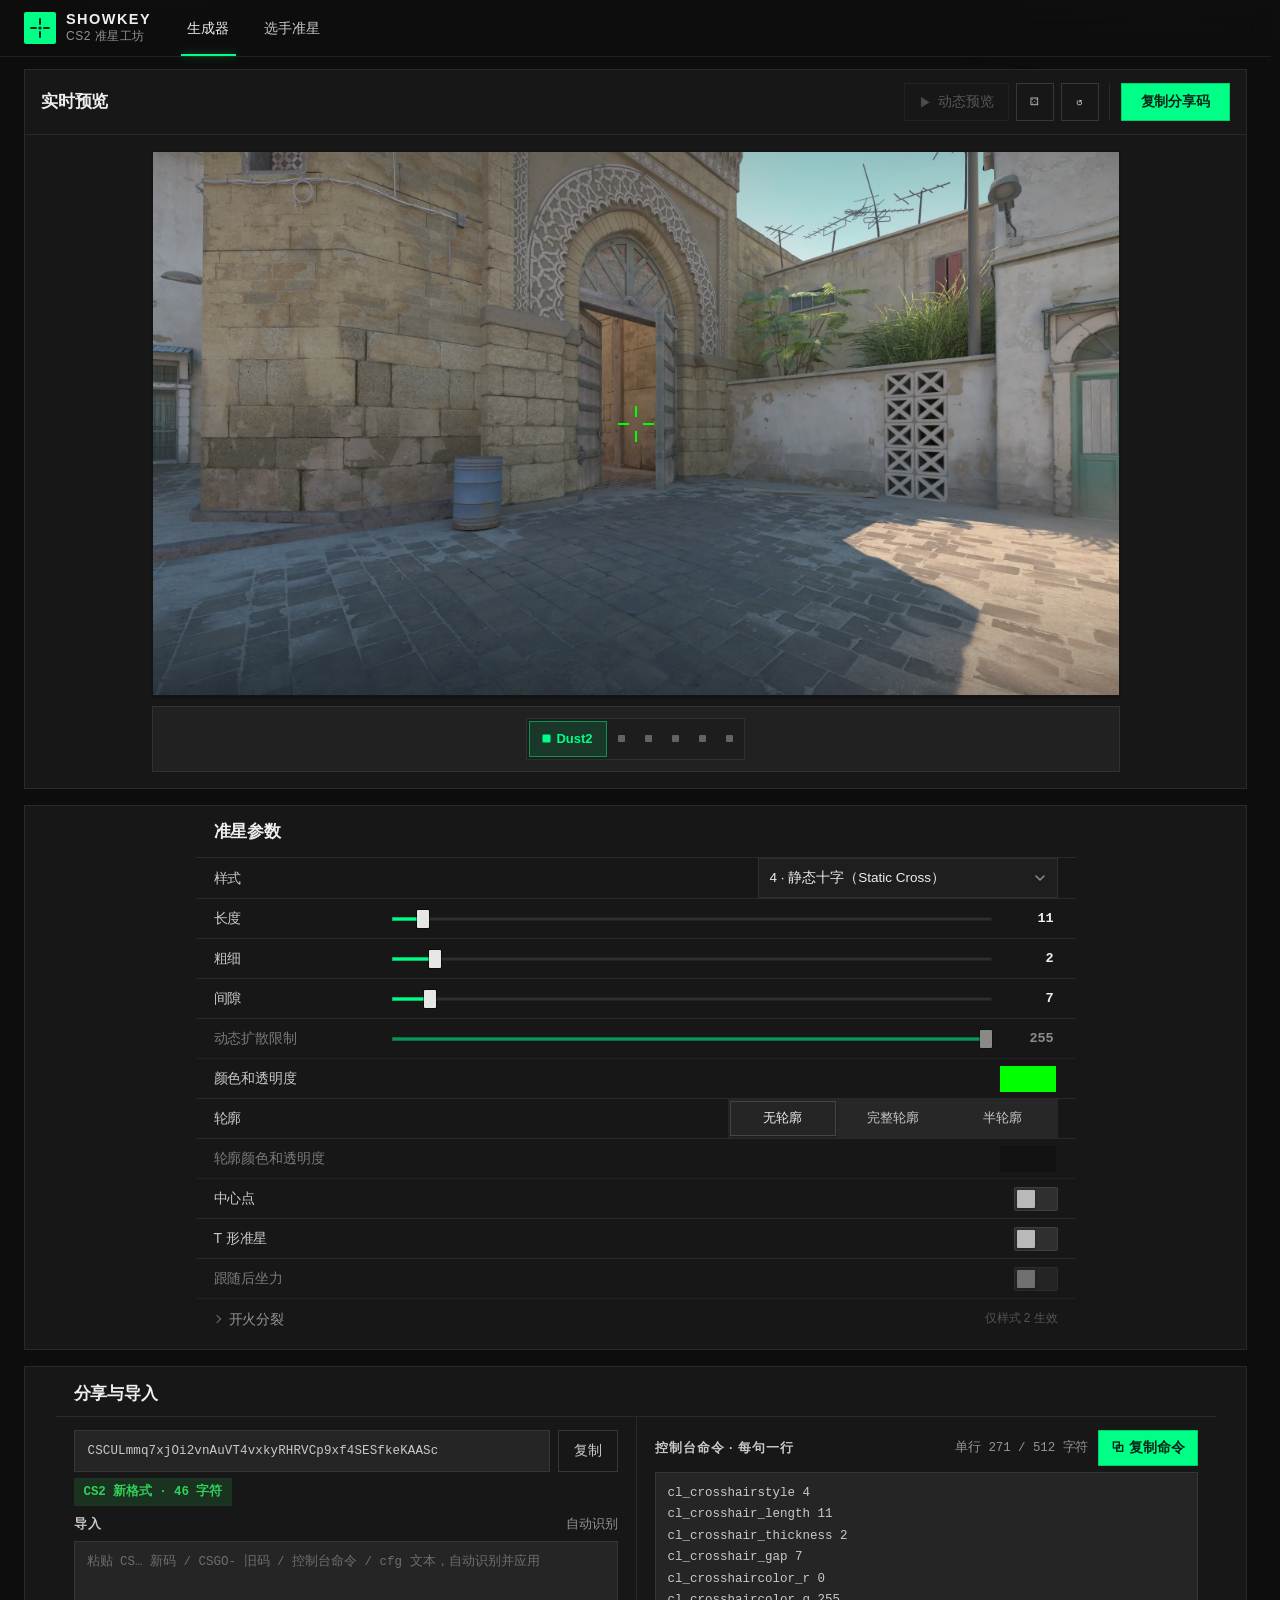
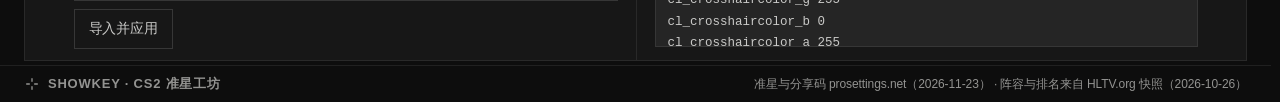
==== commit 42c78d60: "chore(data): 每日准星数据更新 2026-11-23" ====
--- a/index.html
+++ b/index.html
@@ -9,7 +9,7 @@
 <meta name="color-scheme" content="dark">
 <meta name="theme-color" content="#0d0d0d">
 <link rel="icon" href="data:image/svg+xml,%3Csvg xmlns='http://www.w3.org/2000/svg' viewBox='0 0 24 24'%3E%3Crect width='24' height='24' rx='2' fill='%2300ff87'/%3E%3Cpath d='M12 5v4M12 15v4M5 12h4M15 12h4' stroke='%2305271a' stroke-width='2' stroke-linecap='round'/%3E%3C/svg%3E">
-<link rel="stylesheet" href="css/style.css?v=5222465">
+<link rel="stylesheet" href="css/style.css?v=5393468">
 </head>
 <body>
 
@@ -397,17 +397,17 @@
 
 <div id="toast" role="status" aria-live="polite" aria-atomic="true"></div>
 
-<script src="js/core-alphabet.js?v=5222465"></script>
-<script src="js/core-layouts.js?v=5222465"></script>
-<script src="js/core-codec.js?v=5222465"></script>
-<script src="js/core-legacy.js?v=5222465"></script>
-<script src="js/core-convert.js?v=5222465"></script>
-<script src="js/core-convars.js?v=5222465"></script>
-<script src="js/render-model.js?v=5222465"></script>
-<script src="js/render-canvas.js?v=5222465"></script>
-<script src="js/codec.js?v=5222465"></script>
-<script src="js/players.js?v=5222465"></script>
-<script src="js/hltv-teams.js?v=5222465"></script>
-<script src="js/app.js?v=5222465"></script>
+<script src="js/core-alphabet.js?v=5393468"></script>
+<script src="js/core-layouts.js?v=5393468"></script>
+<script src="js/core-codec.js?v=5393468"></script>
+<script src="js/core-legacy.js?v=5393468"></script>
+<script src="js/core-convert.js?v=5393468"></script>
+<script src="js/core-convars.js?v=5393468"></script>
+<script src="js/render-model.js?v=5393468"></script>
+<script src="js/render-canvas.js?v=5393468"></script>
+<script src="js/codec.js?v=5393468"></script>
+<script src="js/players.js?v=5393468"></script>
+<script src="js/hltv-teams.js?v=5393468"></script>
+<script src="js/app.js?v=5393468"></script>
 </body>
 </html>
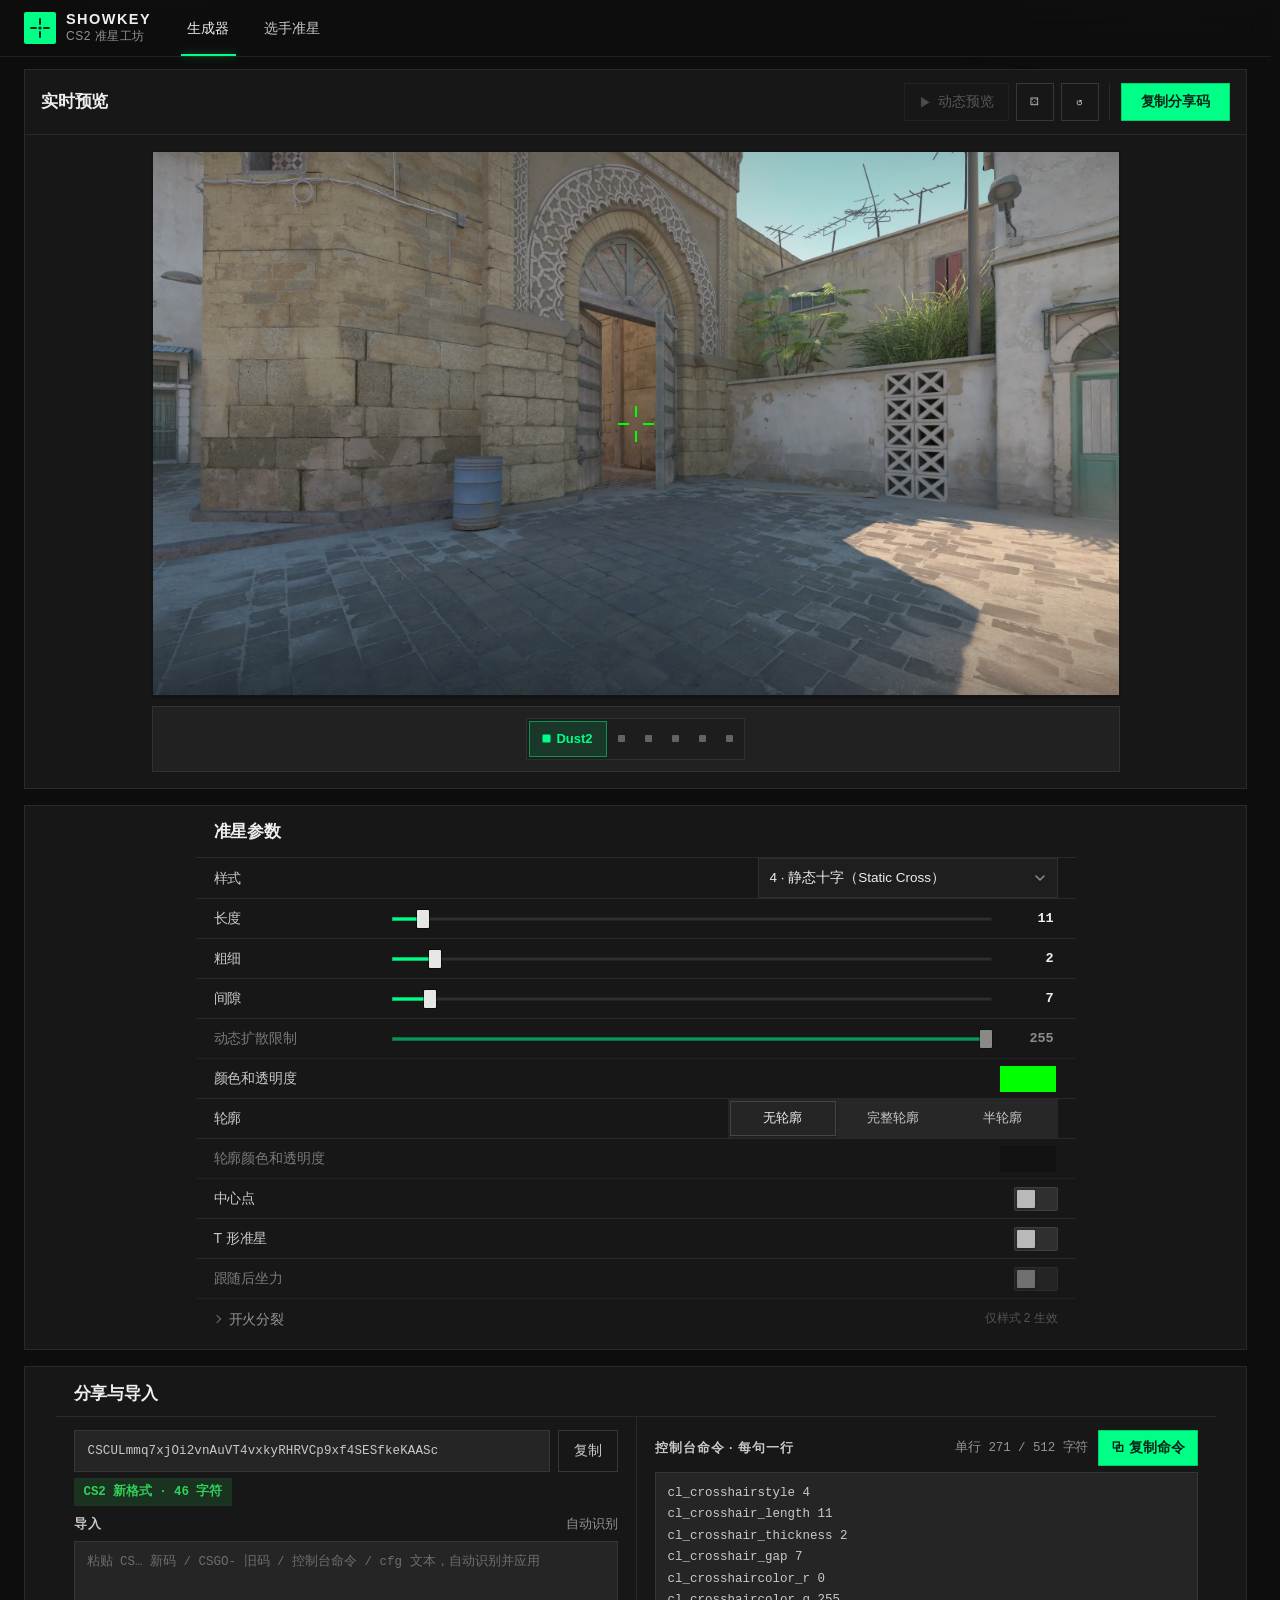
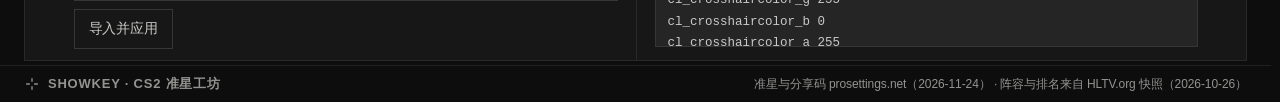
==== commit 0c3ce513: "chore(data): 每日准星数据更新 2026-11-24" ====
--- a/index.html
+++ b/index.html
@@ -9,7 +9,7 @@
 <meta name="color-scheme" content="dark">
 <meta name="theme-color" content="#0d0d0d">
 <link rel="icon" href="data:image/svg+xml,%3Csvg xmlns='http://www.w3.org/2000/svg' viewBox='0 0 24 24'%3E%3Crect width='24' height='24' rx='2' fill='%2300ff87'/%3E%3Cpath d='M12 5v4M12 15v4M5 12h4M15 12h4' stroke='%2305271a' stroke-width='2' stroke-linecap='round'/%3E%3C/svg%3E">
-<link rel="stylesheet" href="css/style.css?v=5393468">
+<link rel="stylesheet" href="css/style.css?v=5494185">
 </head>
 <body>
 
@@ -397,17 +397,17 @@
 
 <div id="toast" role="status" aria-live="polite" aria-atomic="true"></div>
 
-<script src="js/core-alphabet.js?v=5393468"></script>
-<script src="js/core-layouts.js?v=5393468"></script>
-<script src="js/core-codec.js?v=5393468"></script>
-<script src="js/core-legacy.js?v=5393468"></script>
-<script src="js/core-convert.js?v=5393468"></script>
-<script src="js/core-convars.js?v=5393468"></script>
-<script src="js/render-model.js?v=5393468"></script>
-<script src="js/render-canvas.js?v=5393468"></script>
-<script src="js/codec.js?v=5393468"></script>
-<script src="js/players.js?v=5393468"></script>
-<script src="js/hltv-teams.js?v=5393468"></script>
-<script src="js/app.js?v=5393468"></script>
+<script src="js/core-alphabet.js?v=5494185"></script>
+<script src="js/core-layouts.js?v=5494185"></script>
+<script src="js/core-codec.js?v=5494185"></script>
+<script src="js/core-legacy.js?v=5494185"></script>
+<script src="js/core-convert.js?v=5494185"></script>
+<script src="js/core-convars.js?v=5494185"></script>
+<script src="js/render-model.js?v=5494185"></script>
+<script src="js/render-canvas.js?v=5494185"></script>
+<script src="js/codec.js?v=5494185"></script>
+<script src="js/players.js?v=5494185"></script>
+<script src="js/hltv-teams.js?v=5494185"></script>
+<script src="js/app.js?v=5494185"></script>
 </body>
 </html>
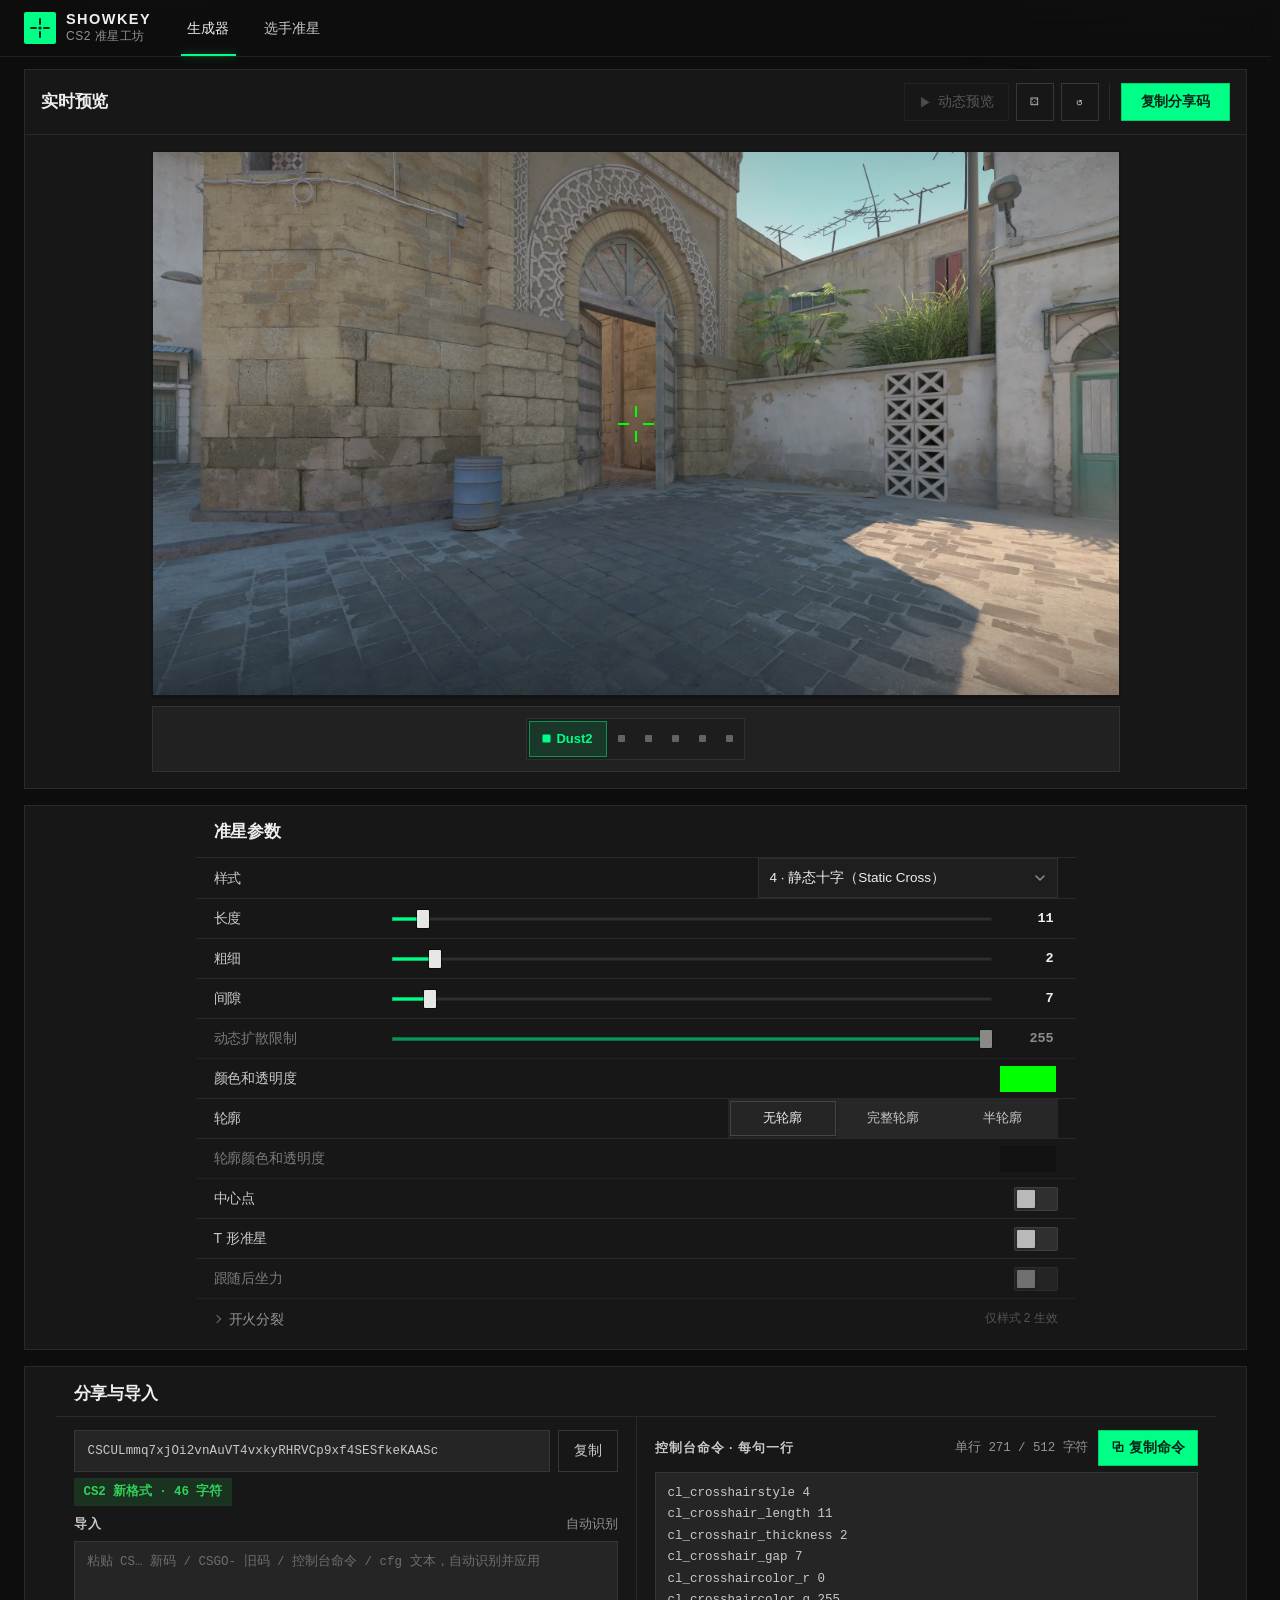
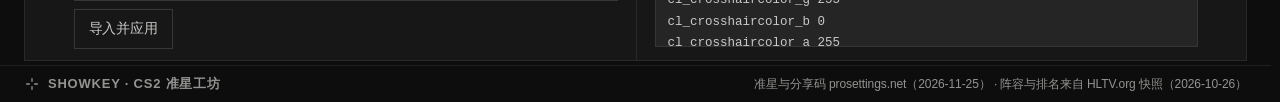
==== commit 6c062a60: "chore(data): 每日准星数据更新 2026-11-25" ====
--- a/index.html
+++ b/index.html
@@ -9,7 +9,7 @@
 <meta name="color-scheme" content="dark">
 <meta name="theme-color" content="#0d0d0d">
 <link rel="icon" href="data:image/svg+xml,%3Csvg xmlns='http://www.w3.org/2000/svg' viewBox='0 0 24 24'%3E%3Crect width='24' height='24' rx='2' fill='%2300ff87'/%3E%3Cpath d='M12 5v4M12 15v4M5 12h4M15 12h4' stroke='%2305271a' stroke-width='2' stroke-linecap='round'/%3E%3C/svg%3E">
-<link rel="stylesheet" href="css/style.css?v=5494185">
+<link rel="stylesheet" href="css/style.css?v=5576045">
 </head>
 <body>
 
@@ -397,17 +397,17 @@
 
 <div id="toast" role="status" aria-live="polite" aria-atomic="true"></div>
 
-<script src="js/core-alphabet.js?v=5494185"></script>
-<script src="js/core-layouts.js?v=5494185"></script>
-<script src="js/core-codec.js?v=5494185"></script>
-<script src="js/core-legacy.js?v=5494185"></script>
-<script src="js/core-convert.js?v=5494185"></script>
-<script src="js/core-convars.js?v=5494185"></script>
-<script src="js/render-model.js?v=5494185"></script>
-<script src="js/render-canvas.js?v=5494185"></script>
-<script src="js/codec.js?v=5494185"></script>
-<script src="js/players.js?v=5494185"></script>
-<script src="js/hltv-teams.js?v=5494185"></script>
-<script src="js/app.js?v=5494185"></script>
+<script src="js/core-alphabet.js?v=5576045"></script>
+<script src="js/core-layouts.js?v=5576045"></script>
+<script src="js/core-codec.js?v=5576045"></script>
+<script src="js/core-legacy.js?v=5576045"></script>
+<script src="js/core-convert.js?v=5576045"></script>
+<script src="js/core-convars.js?v=5576045"></script>
+<script src="js/render-model.js?v=5576045"></script>
+<script src="js/render-canvas.js?v=5576045"></script>
+<script src="js/codec.js?v=5576045"></script>
+<script src="js/players.js?v=5576045"></script>
+<script src="js/hltv-teams.js?v=5576045"></script>
+<script src="js/app.js?v=5576045"></script>
 </body>
 </html>
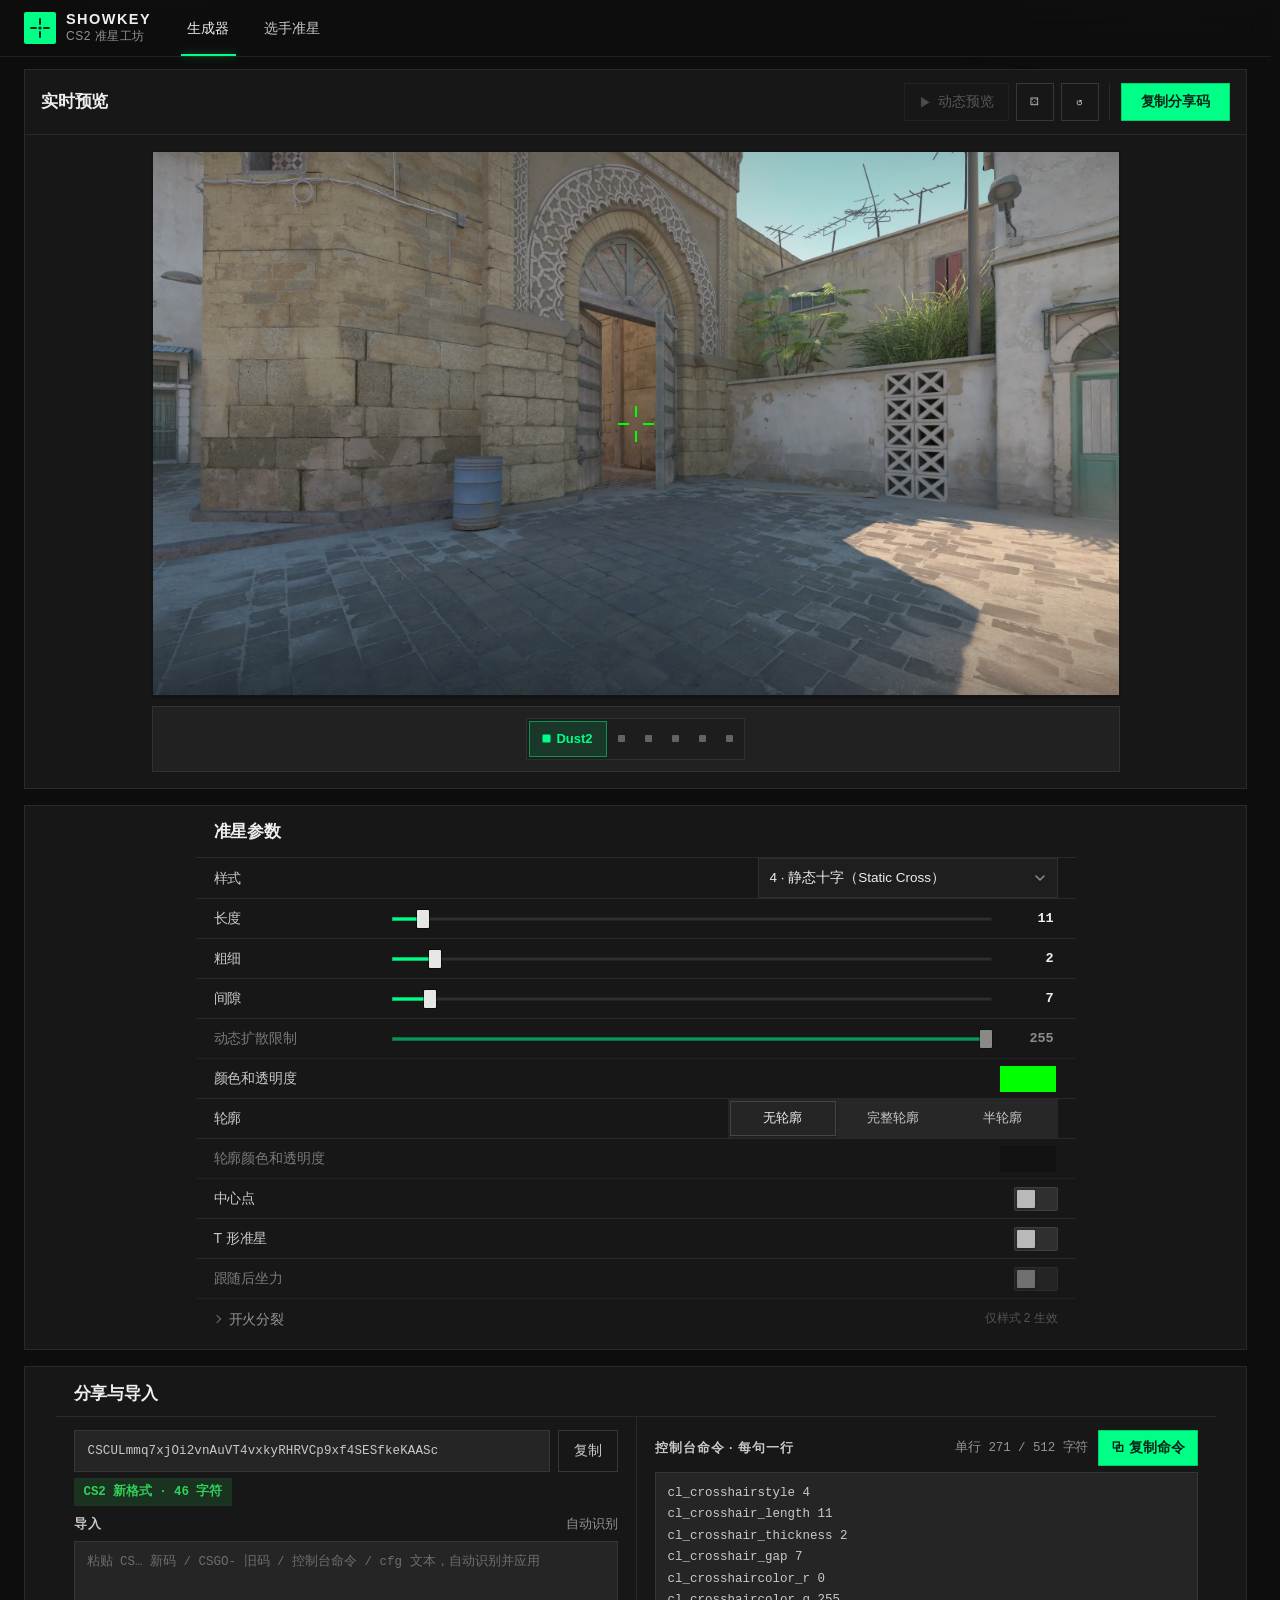
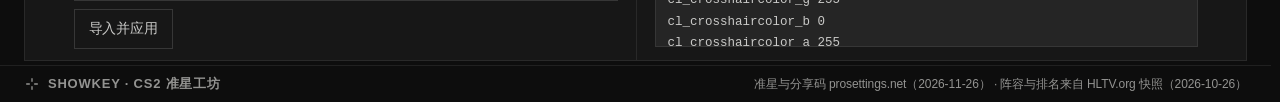
==== commit 15b92c79: "chore(data): 每日准星数据更新 2026-11-26" ====
--- a/index.html
+++ b/index.html
@@ -9,7 +9,7 @@
 <meta name="color-scheme" content="dark">
 <meta name="theme-color" content="#0d0d0d">
 <link rel="icon" href="data:image/svg+xml,%3Csvg xmlns='http://www.w3.org/2000/svg' viewBox='0 0 24 24'%3E%3Crect width='24' height='24' rx='2' fill='%2300ff87'/%3E%3Cpath d='M12 5v4M12 15v4M5 12h4M15 12h4' stroke='%2305271a' stroke-width='2' stroke-linecap='round'/%3E%3C/svg%3E">
-<link rel="stylesheet" href="css/style.css?v=5576045">
+<link rel="stylesheet" href="css/style.css?v=5659607">
 </head>
 <body>
 
@@ -397,17 +397,17 @@
 
 <div id="toast" role="status" aria-live="polite" aria-atomic="true"></div>
 
-<script src="js/core-alphabet.js?v=5576045"></script>
-<script src="js/core-layouts.js?v=5576045"></script>
-<script src="js/core-codec.js?v=5576045"></script>
-<script src="js/core-legacy.js?v=5576045"></script>
-<script src="js/core-convert.js?v=5576045"></script>
-<script src="js/core-convars.js?v=5576045"></script>
-<script src="js/render-model.js?v=5576045"></script>
-<script src="js/render-canvas.js?v=5576045"></script>
-<script src="js/codec.js?v=5576045"></script>
-<script src="js/players.js?v=5576045"></script>
-<script src="js/hltv-teams.js?v=5576045"></script>
-<script src="js/app.js?v=5576045"></script>
+<script src="js/core-alphabet.js?v=5659607"></script>
+<script src="js/core-layouts.js?v=5659607"></script>
+<script src="js/core-codec.js?v=5659607"></script>
+<script src="js/core-legacy.js?v=5659607"></script>
+<script src="js/core-convert.js?v=5659607"></script>
+<script src="js/core-convars.js?v=5659607"></script>
+<script src="js/render-model.js?v=5659607"></script>
+<script src="js/render-canvas.js?v=5659607"></script>
+<script src="js/codec.js?v=5659607"></script>
+<script src="js/players.js?v=5659607"></script>
+<script src="js/hltv-teams.js?v=5659607"></script>
+<script src="js/app.js?v=5659607"></script>
 </body>
 </html>
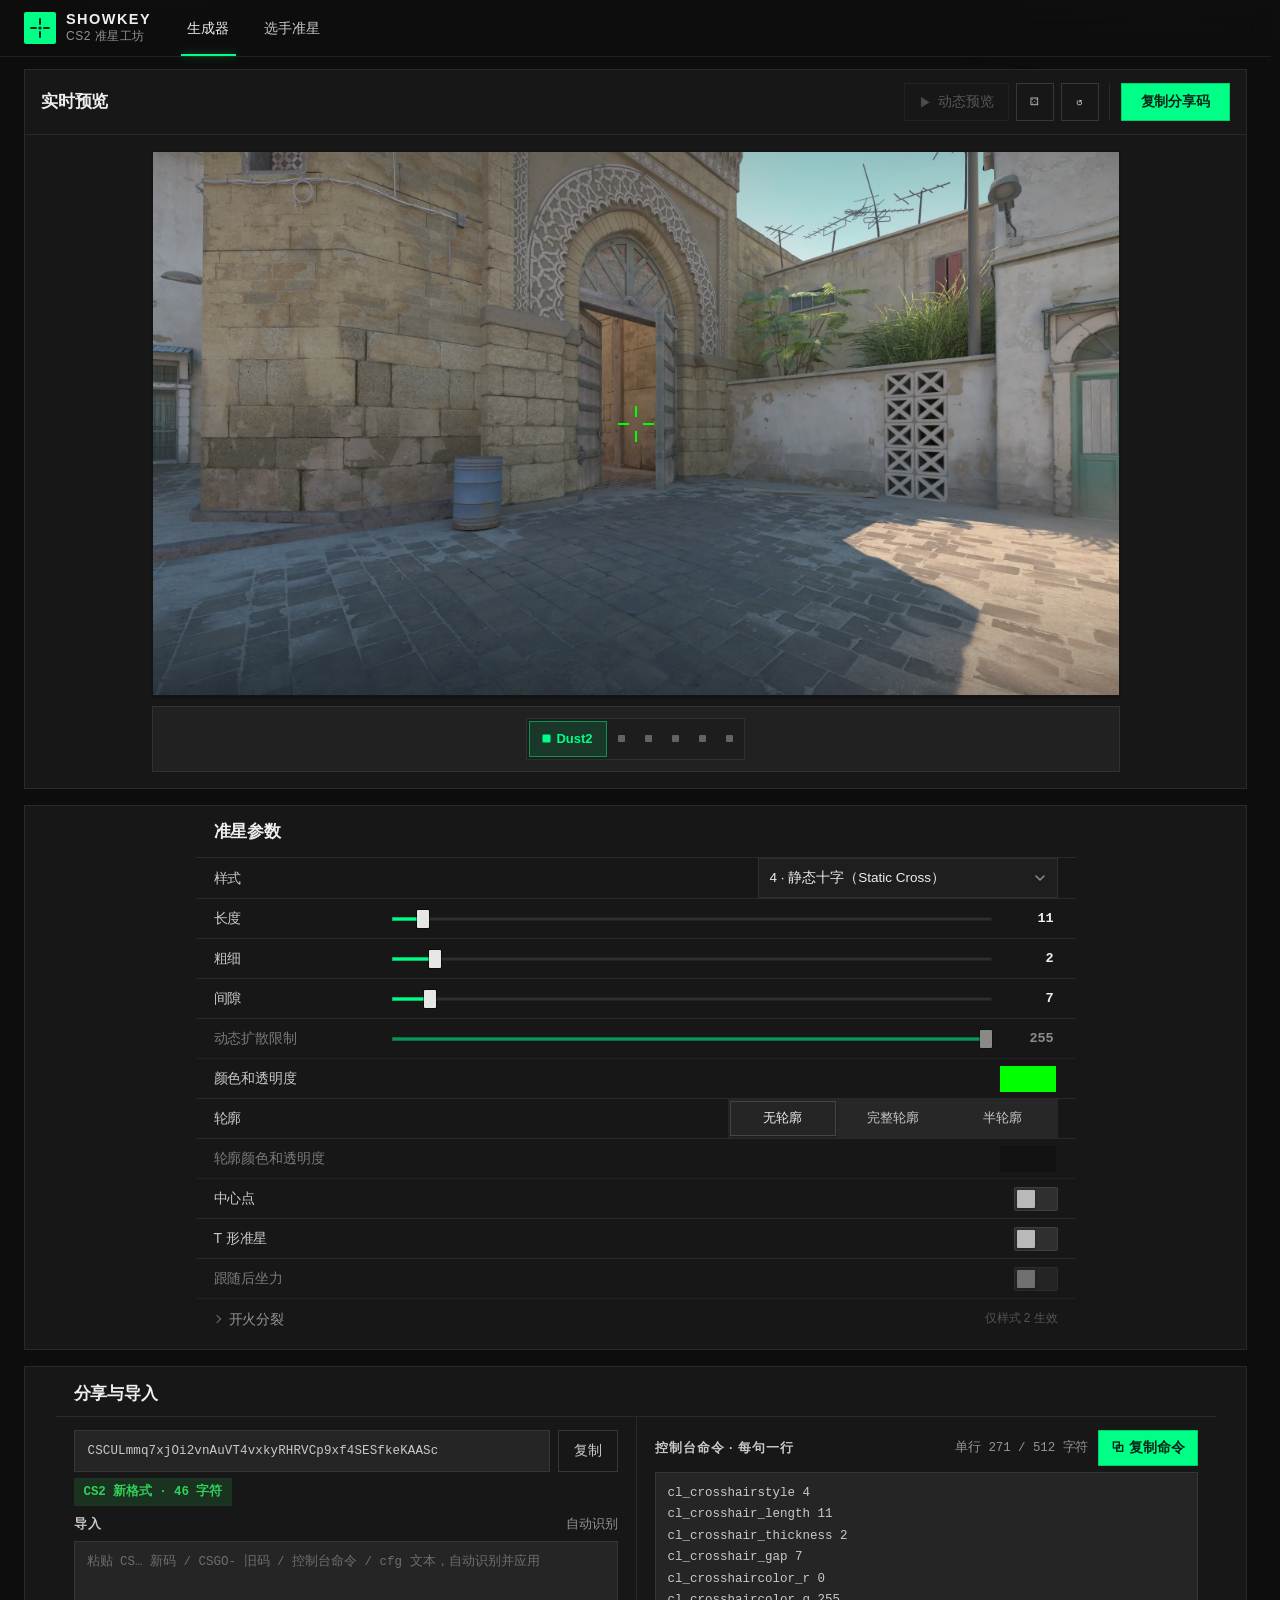
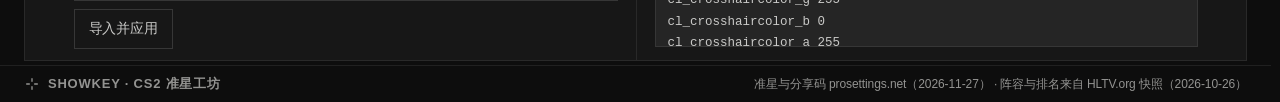
==== commit e4a27227: "chore(data): 每日准星数据更新 2026-11-27" ====
--- a/index.html
+++ b/index.html
@@ -9,7 +9,7 @@
 <meta name="color-scheme" content="dark">
 <meta name="theme-color" content="#0d0d0d">
 <link rel="icon" href="data:image/svg+xml,%3Csvg xmlns='http://www.w3.org/2000/svg' viewBox='0 0 24 24'%3E%3Crect width='24' height='24' rx='2' fill='%2300ff87'/%3E%3Cpath d='M12 5v4M12 15v4M5 12h4M15 12h4' stroke='%2305271a' stroke-width='2' stroke-linecap='round'/%3E%3C/svg%3E">
-<link rel="stylesheet" href="css/style.css?v=5659607">
+<link rel="stylesheet" href="css/style.css?v=5746087">
 </head>
 <body>
 
@@ -397,17 +397,17 @@
 
 <div id="toast" role="status" aria-live="polite" aria-atomic="true"></div>
 
-<script src="js/core-alphabet.js?v=5659607"></script>
-<script src="js/core-layouts.js?v=5659607"></script>
-<script src="js/core-codec.js?v=5659607"></script>
-<script src="js/core-legacy.js?v=5659607"></script>
-<script src="js/core-convert.js?v=5659607"></script>
-<script src="js/core-convars.js?v=5659607"></script>
-<script src="js/render-model.js?v=5659607"></script>
-<script src="js/render-canvas.js?v=5659607"></script>
-<script src="js/codec.js?v=5659607"></script>
-<script src="js/players.js?v=5659607"></script>
-<script src="js/hltv-teams.js?v=5659607"></script>
-<script src="js/app.js?v=5659607"></script>
+<script src="js/core-alphabet.js?v=5746087"></script>
+<script src="js/core-layouts.js?v=5746087"></script>
+<script src="js/core-codec.js?v=5746087"></script>
+<script src="js/core-legacy.js?v=5746087"></script>
+<script src="js/core-convert.js?v=5746087"></script>
+<script src="js/core-convars.js?v=5746087"></script>
+<script src="js/render-model.js?v=5746087"></script>
+<script src="js/render-canvas.js?v=5746087"></script>
+<script src="js/codec.js?v=5746087"></script>
+<script src="js/players.js?v=5746087"></script>
+<script src="js/hltv-teams.js?v=5746087"></script>
+<script src="js/app.js?v=5746087"></script>
 </body>
 </html>
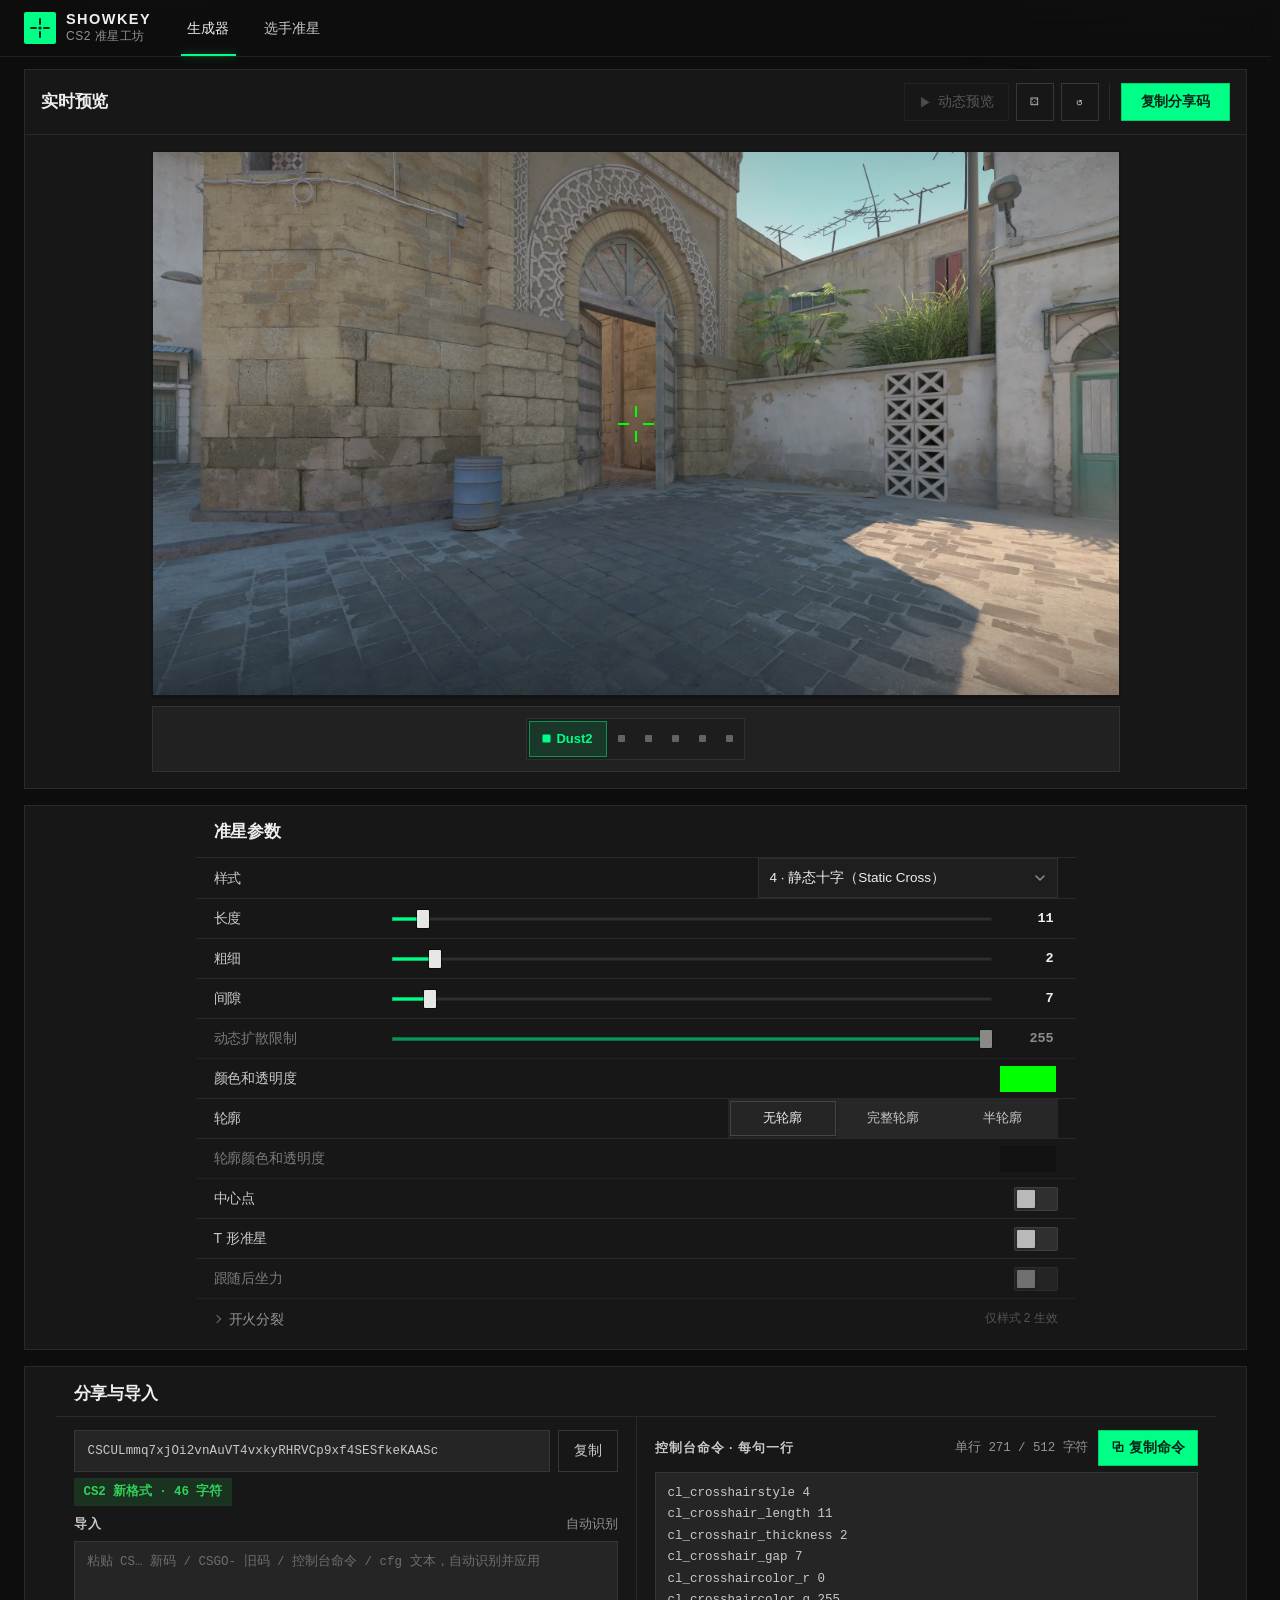
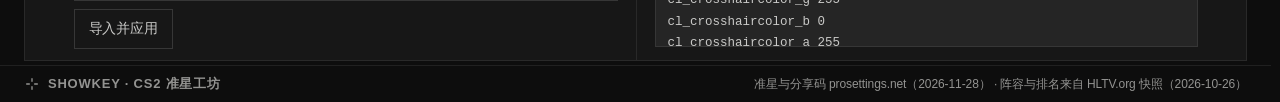
==== commit 4e83b480: "chore(data): 每日准星数据更新 2026-11-28" ====
--- a/index.html
+++ b/index.html
@@ -9,7 +9,7 @@
 <meta name="color-scheme" content="dark">
 <meta name="theme-color" content="#0d0d0d">
 <link rel="icon" href="data:image/svg+xml,%3Csvg xmlns='http://www.w3.org/2000/svg' viewBox='0 0 24 24'%3E%3Crect width='24' height='24' rx='2' fill='%2300ff87'/%3E%3Cpath d='M12 5v4M12 15v4M5 12h4M15 12h4' stroke='%2305271a' stroke-width='2' stroke-linecap='round'/%3E%3C/svg%3E">
-<link rel="stylesheet" href="css/style.css?v=5746087">
+<link rel="stylesheet" href="css/style.css?v=5831560">
 </head>
 <body>
 
@@ -397,17 +397,17 @@
 
 <div id="toast" role="status" aria-live="polite" aria-atomic="true"></div>
 
-<script src="js/core-alphabet.js?v=5746087"></script>
-<script src="js/core-layouts.js?v=5746087"></script>
-<script src="js/core-codec.js?v=5746087"></script>
-<script src="js/core-legacy.js?v=5746087"></script>
-<script src="js/core-convert.js?v=5746087"></script>
-<script src="js/core-convars.js?v=5746087"></script>
-<script src="js/render-model.js?v=5746087"></script>
-<script src="js/render-canvas.js?v=5746087"></script>
-<script src="js/codec.js?v=5746087"></script>
-<script src="js/players.js?v=5746087"></script>
-<script src="js/hltv-teams.js?v=5746087"></script>
-<script src="js/app.js?v=5746087"></script>
+<script src="js/core-alphabet.js?v=5831560"></script>
+<script src="js/core-layouts.js?v=5831560"></script>
+<script src="js/core-codec.js?v=5831560"></script>
+<script src="js/core-legacy.js?v=5831560"></script>
+<script src="js/core-convert.js?v=5831560"></script>
+<script src="js/core-convars.js?v=5831560"></script>
+<script src="js/render-model.js?v=5831560"></script>
+<script src="js/render-canvas.js?v=5831560"></script>
+<script src="js/codec.js?v=5831560"></script>
+<script src="js/players.js?v=5831560"></script>
+<script src="js/hltv-teams.js?v=5831560"></script>
+<script src="js/app.js?v=5831560"></script>
 </body>
 </html>
